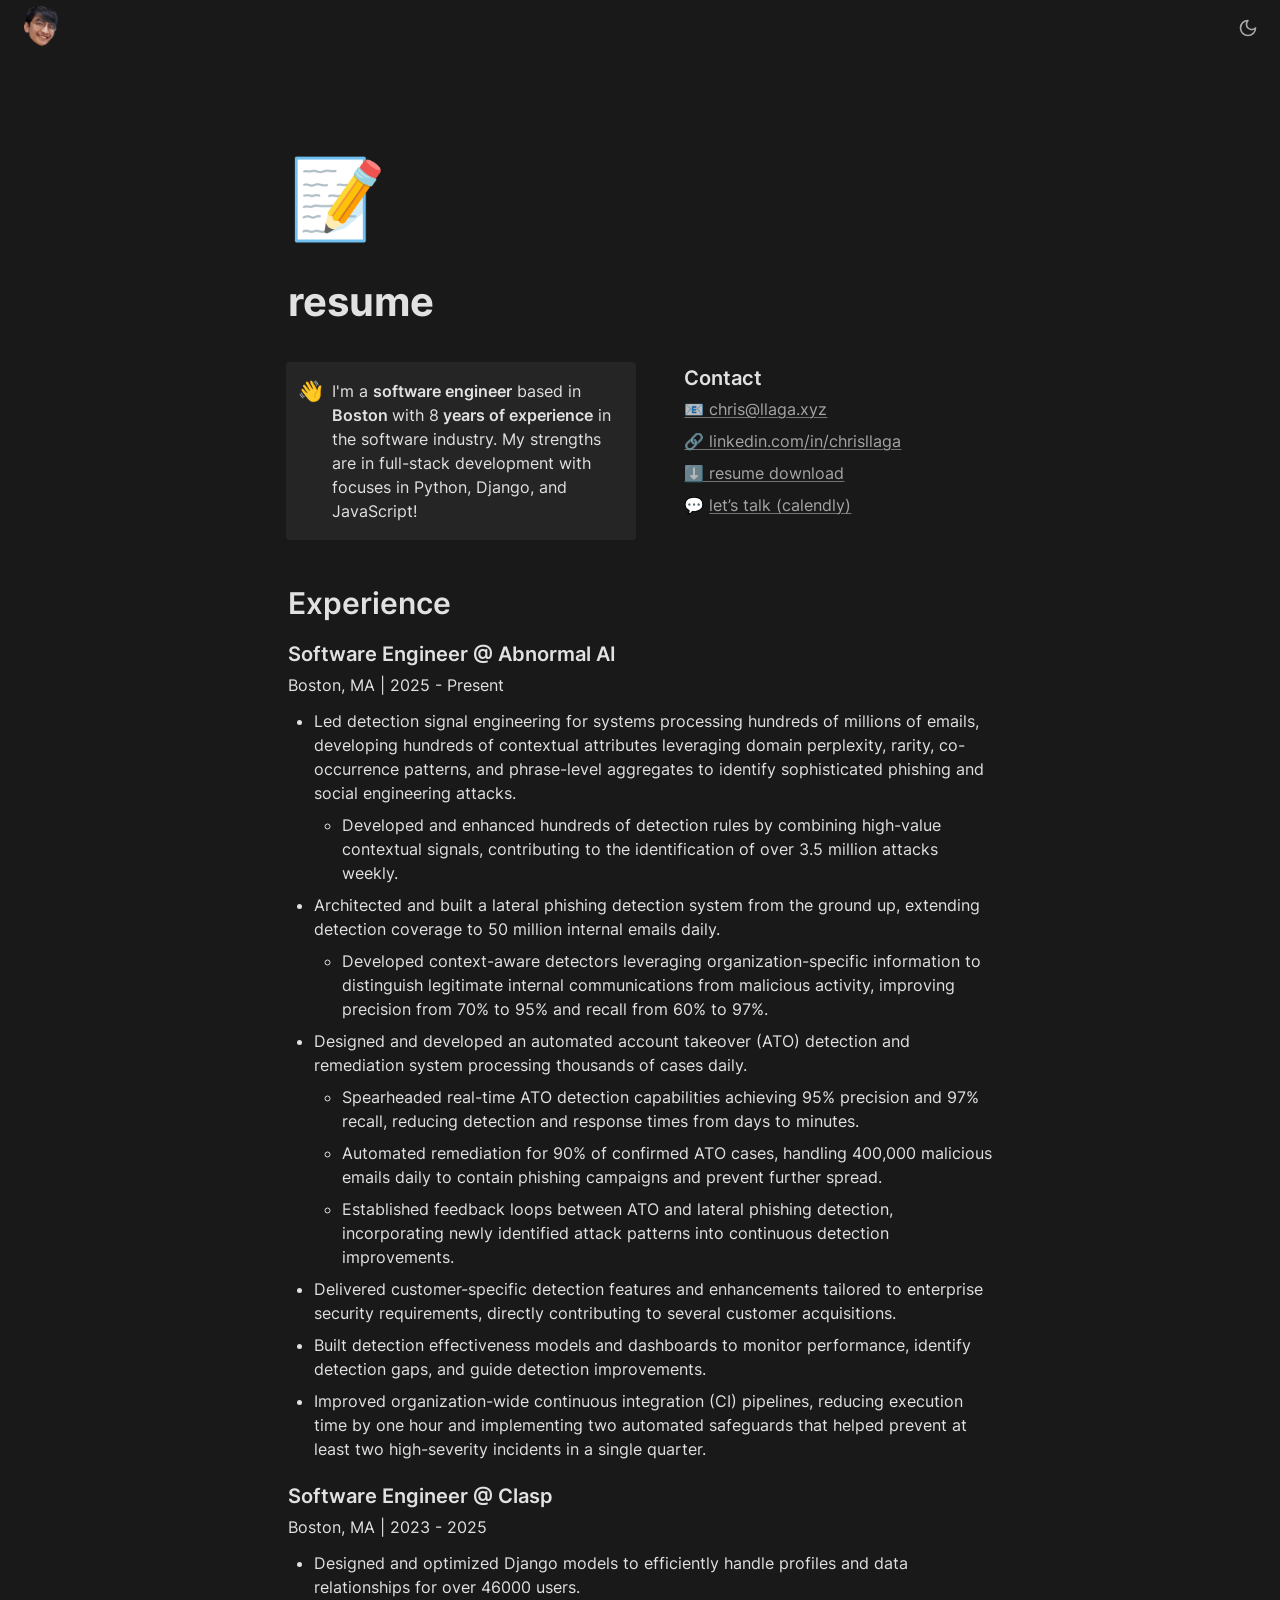
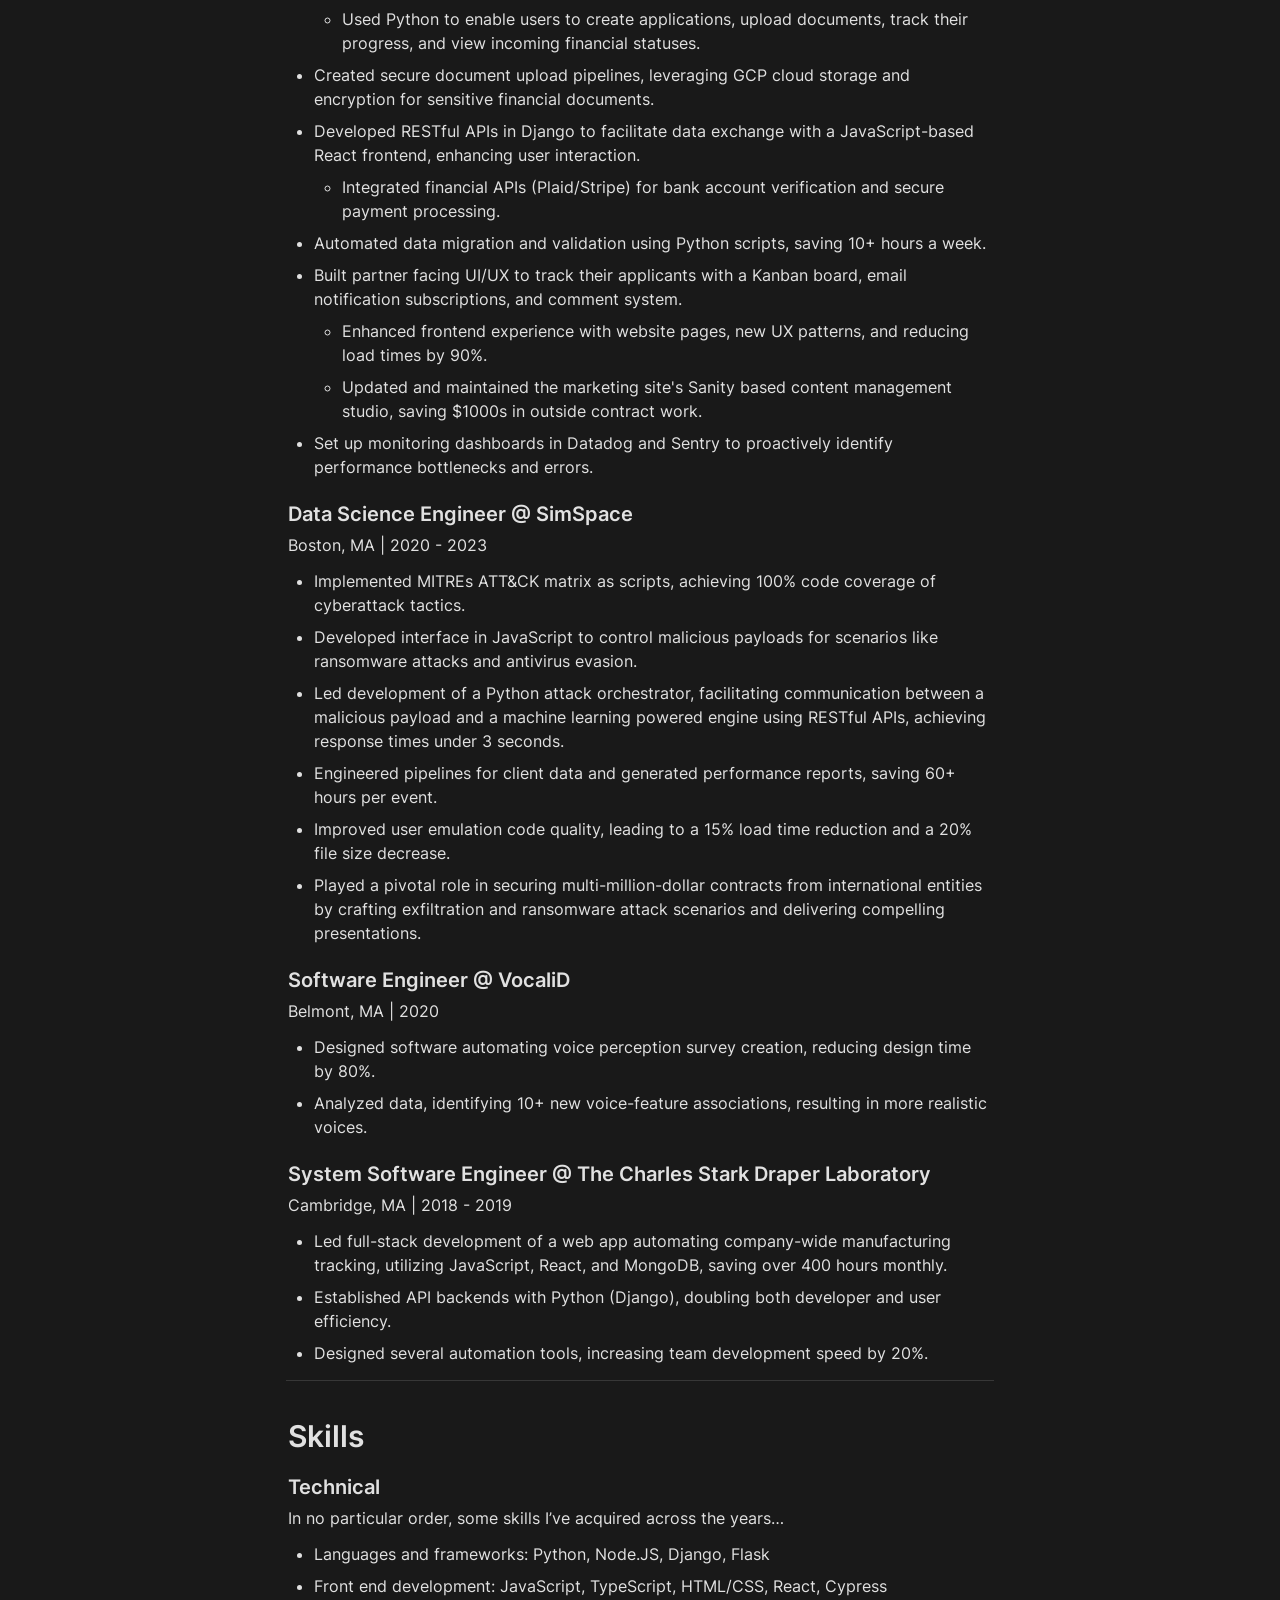
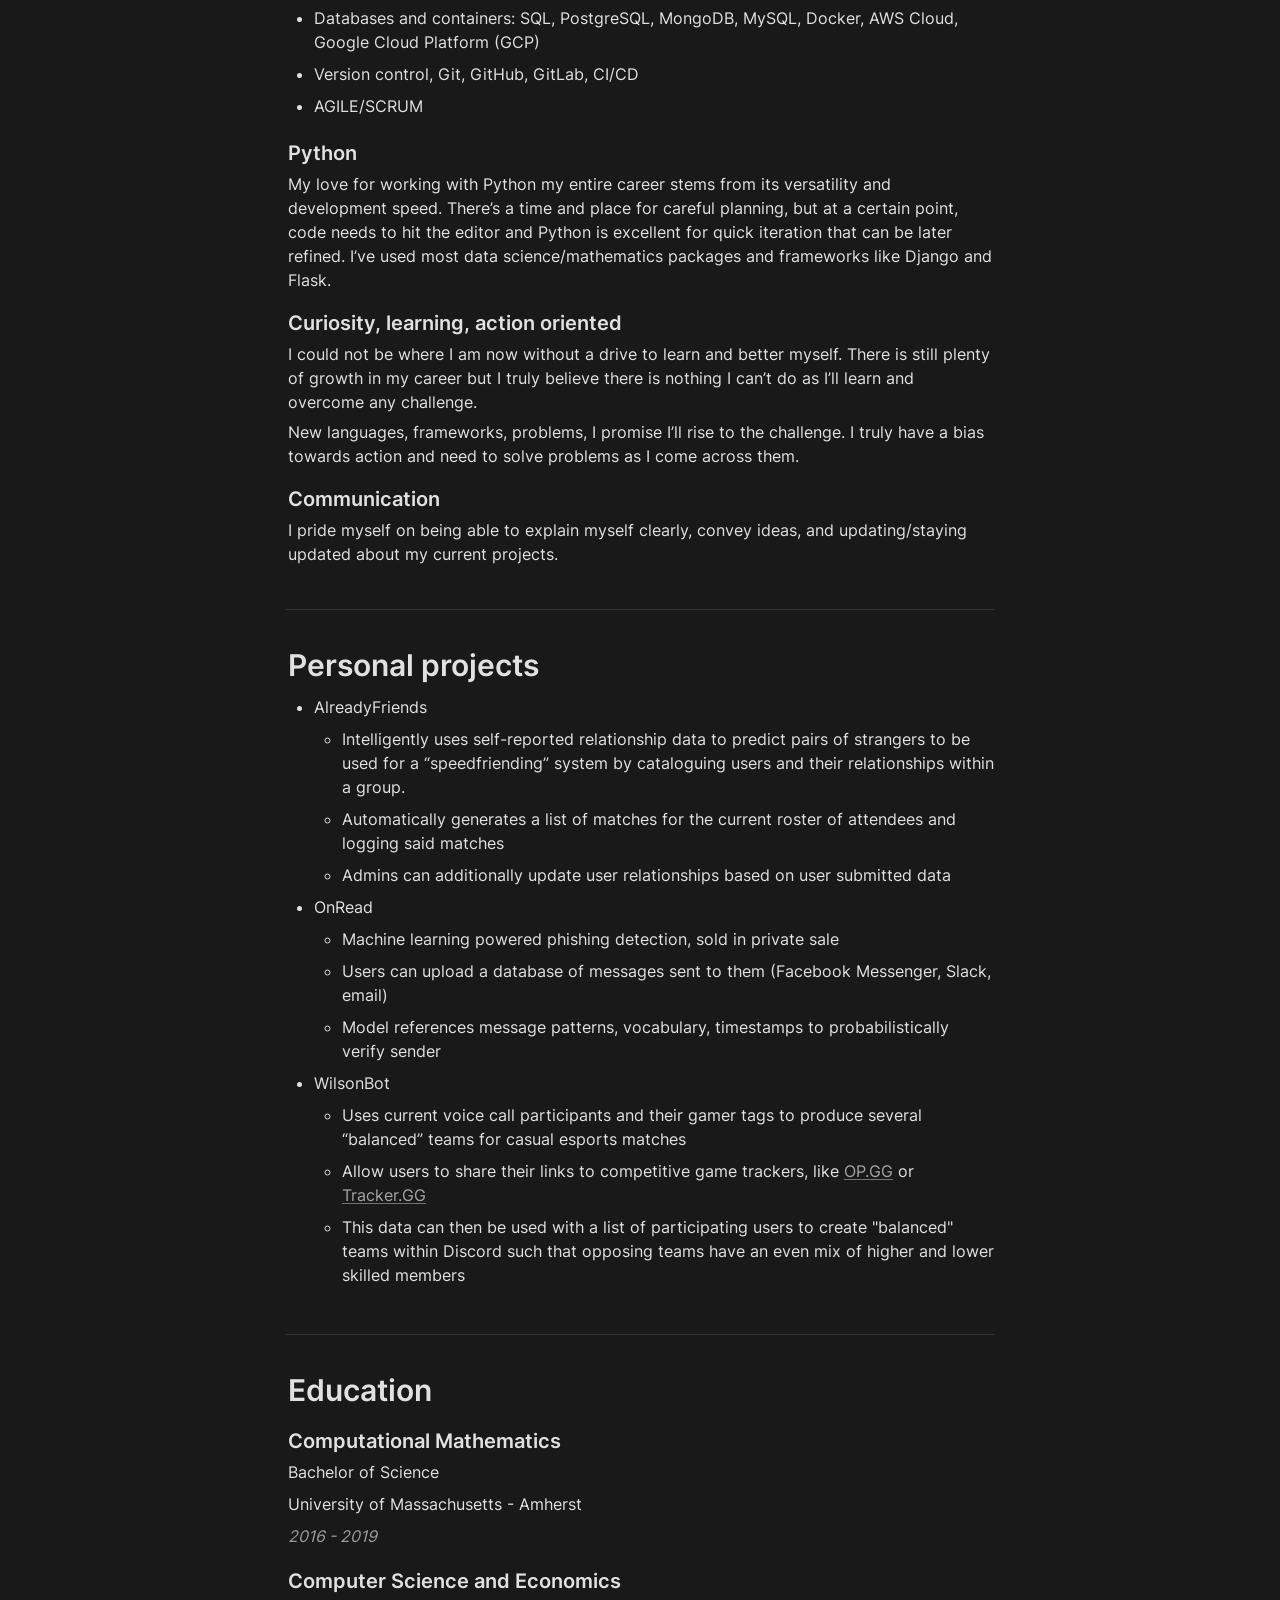
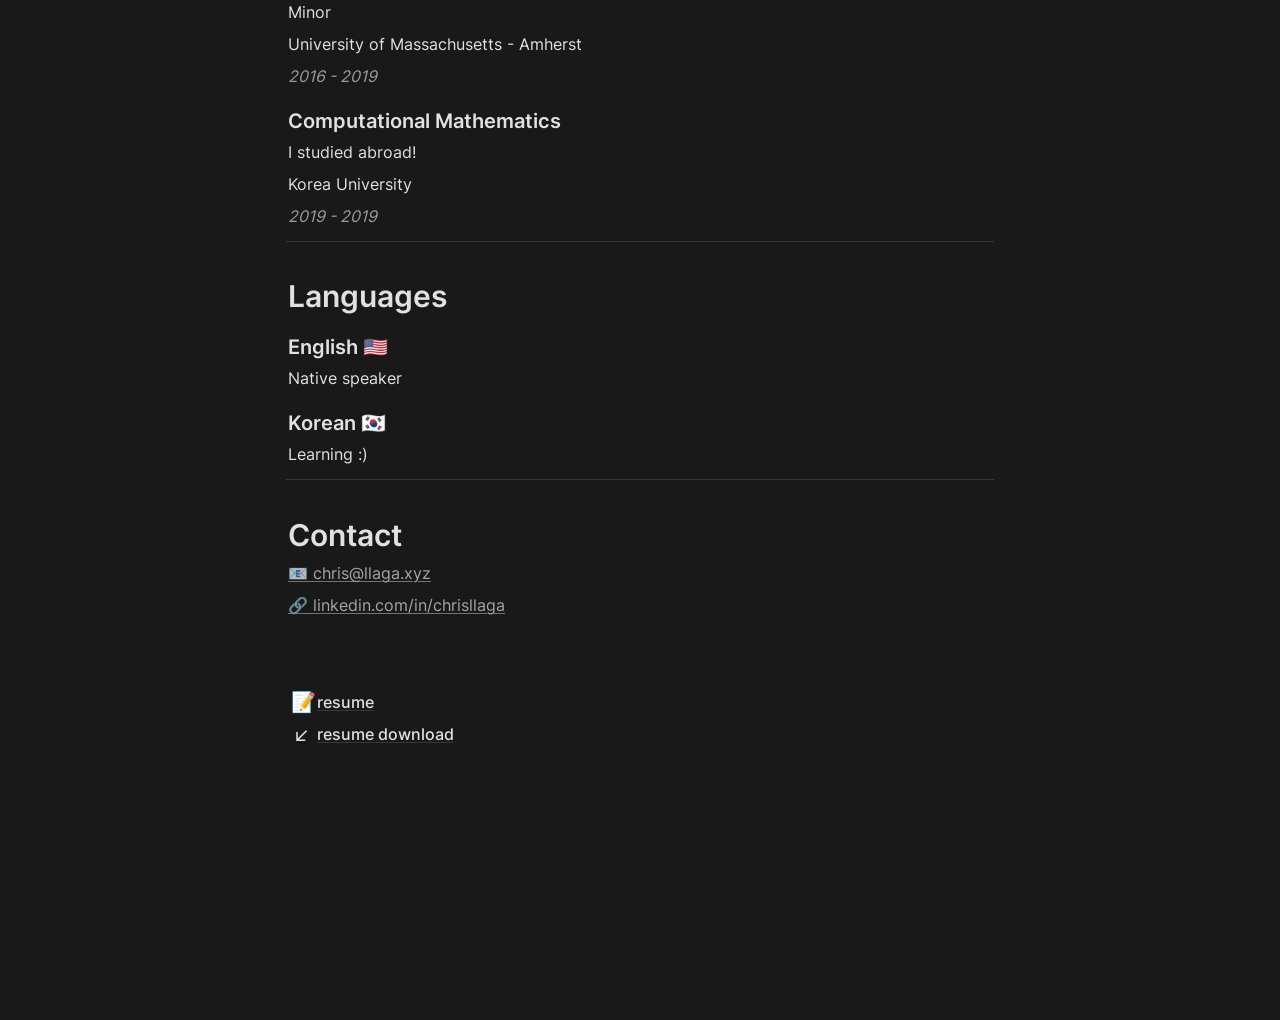
==== index.html @ 55b80d42 "Static copy of llaga.xyz (from the super.so / Notion page) Same text, layout, Inter font, colors and" ====
<!DOCTYPE html>
<html lang="en" dir="ltr" class="theme-dark">
<head>
<meta charset="utf-8"/>
<meta name="viewport" content="width=device-width, initial-scale=1"/>
<title>resume</title>
<meta name="description" content="Contact"/>
<meta name="robots" content="index, follow"/>
<link rel="canonical" href="https://llaga.xyz"/>
<meta property="og:title" content="resume"/>
<meta property="og:description" content="Contact"/>
<meta property="og:url" content="https://llaga.xyz"/>
<meta property="og:site_name" content="chris llaga"/>
<meta property="og:locale" content="en-US"/>
<meta property="og:type" content="website"/>
<meta name="twitter:card" content="summary_large_image"/>
<meta name="twitter:title" content="resume"/>
<meta name="twitter:description" content="Contact"/>
<link rel="icon" href="assets/logo.png"/>
<link rel="preload" href="assets/fonts/inter-regular.woff2" as="font" type="font/woff2" crossorigin/>
<link rel="preload" href="assets/fonts/inter-600.woff2" as="font" type="font/woff2" crossorigin/>
<link rel="stylesheet" href="style.css"/>
<script>
  /* Same behaviour as the original: dark by default, the toggle's choice is remembered. */
  try {
    var p = localStorage.getItem("color-preference");
    if (p === "light" || p === "dark") document.documentElement.className = "theme-" + p;
  } catch (e) {}
</script>
</head>
<body>
<div class="super-root"><nav aria-label="Main" data-orientation="horizontal" dir="ltr" class="super-navbar minimal" style="position:sticky;box-shadow:var(--navbar-shadow);-webkit-box-shadow:var(--navbar-shadow)"><div class="super-navbar__content"><a class="notion-link super-navbar__logo" href="/"><div class="super-navbar__logo-image"><img alt="Logo" width="90" height="40" decoding="async" style="color:transparent;object-fit:contain;object-position:left" src="assets/logo.png"/></div>
</a>
<div style="position:relative"><ul data-orientation="horizontal" class="super-navbar__item-list" dir="ltr"></ul>
</div>
<div class="super-navbar__actions no-links"><div class="super-navbar__button super-navbar__theme-toggle" role="button" tabindex="0" aria-label="Toggle light and dark mode"><svg xmlns="http://www.w3.org/2000/svg" width="20" height="20" viewBox="0 0 24 24" fill="none" stroke="currentColor" stroke-width="2" stroke-linecap="round" stroke-linejoin="round" class="lucide lucide-moon"><path d="M12 3a6 6 0 0 0 9 9 9 9 0 1 1-9-9Z"></path></svg><svg xmlns="http://www.w3.org/2000/svg" width="20" height="20" viewBox="0 0 24 24" fill="none" stroke="currentColor" stroke-width="2" stroke-linecap="round" stroke-linejoin="round" class="lucide lucide-sun"><circle cx="12" cy="12" r="4"></circle><path d="M12 2v2"></path><path d="M12 20v2"></path><path d="m4.93 4.93 1.41 1.41"></path><path d="m17.66 17.66 1.41 1.41"></path><path d="M2 12h2"></path><path d="M20 12h2"></path><path d="m6.34 17.66-1.41 1.41"></path><path d="m19.07 4.93-1.41 1.41"></path></svg></div>
</div>
</div>
<div class="super-navbar__viewport-wrapper"></div>
</nav>
<div class="super-content-wrapper"><main id="page-index" class="super-content page__index"><div class="notion-header page"><div class="notion-header__cover no-cover has-icon"></div>
<div class="notion-header__content max-width no-cover has-icon"><div class="notion-header__title-wrapper"><div class="notion-header__icon-wrapper no-cover has-icon"><div>📝</div>
</div>
<h1 class="notion-header__title">resume</h1>
</div>
</div>
</div>
<article id="block-e7f6038b52f84bb688d3daea0192898f" class="notion-root max-width"><div id="block-15a817c8c10d80b7902df4fbfb6a7848" class="notion-column-list"><div id="block-ae7ea25ca6624ea9b5f85a43a5c081d4" class="notion-column" style="width:calc((100% - var(--column-spacing) * 1) * 0.5294117647058824)"><div id="block-12ad05cad6ba43f899a406120fd80e14" class="notion-callout bg-gray-light border"><div class="notion-callout__icon"><span class="notion-icon text" style="width:20px;height:20px;font-size:20px;fill:var(--color-text-default-light)">👋</span></div>
<div class="notion-callout__content"><span class="notion-semantic-string">I&#x27;m a <strong>software engineer</strong> based in <strong>Boston </strong>with 8<strong> years of experience</strong> in the software industry. My strengths are in full-stack development with focuses in Python, Django, and JavaScript!</span></div>
</div>
</div>
<div id="block-c8cec722af624a08adb6e16304719ed7" class="notion-column" style="width:calc((100% - var(--column-spacing) * 1) * 0.4705882352941176);margin-inline-start:var(--column-spacing)"><span class="notion-heading__anchor" id="7502ad48bc0c4c6f83eb4a20e5397c6d"></span><h3 id="block-7502ad48bc0c4c6f83eb4a20e5397c6d" class="notion-heading notion-semantic-string"><strong>Contact</strong></h3>
<p id="block-c6278052f1fc404a8ac8c223eaf0021b" class="notion-text notion-text__content notion-semantic-string"><a href="mailto:chris@llaga.xyz" class="notion-link link" target="_blank" rel="noopener noreferrer">📧 chris@llaga.xyz</a>
</p>
<p id="block-845b8c7e57354d5cb55cb60ed74ae332" class="notion-text notion-text__content notion-semantic-string"><a href="https://www.linkedin.com/in/chrisllaga/" class="notion-link link">🔗 linkedin.com/in/chrisllaga</a>
</p>
<p id="block-625405a9fece4ee391dd859f92190323" class="notion-text notion-text__content notion-semantic-string"><a href="https://drive.google.com/drive/folders/16ZAyMvKmDMugoUFdaOllo_Fq0D3QnHLW?usp=drive_link" class="notion-link link">⬇️ resume download</a>
</p>
<p id="block-178817c8c10d8013951fc5f98dd8dc20" class="notion-text notion-text__content notion-semantic-string">💬 <a href="https://calendly.com/chrisllaga/" class="notion-link link">let’s talk (calendly)</a>
</p>
</div>
</div>
<span class="notion-heading__anchor" id="15a817c8c10d804ab071c1fb54c91be5"></span><h1 id="block-15a817c8c10d804ab071c1fb54c91be5" class="notion-heading notion-semantic-string">Experience</h1>
<span class="notion-heading__anchor" id="405817c8c10d800da40ed91041c47f3a"></span><h3 id="block-405817c8c10d800da40ed91041c47f3a" class="notion-heading notion-semantic-string">Software Engineer @ Abnormal AI</h3>
<p id="block-405817c8c10d8047b3cbf8351cc49c72" class="notion-text notion-text__content notion-semantic-string">Boston, MA | 2025 - Present</p>
<ul class="notion-bulleted-list"><li id="block-405817c8c10d80c9b11cc7d5ccb27061" class="notion-list-item notion-semantic-string">Led detection signal engineering for systems processing hundreds of millions of emails, developing hundreds of contextual attributes leveraging domain perplexity, rarity, co-occurrence patterns, and phrase-level aggregates to identify sophisticated phishing and social engineering attacks.</li>
<ul class="notion-bulleted-list"><li id="block-405817c8c10d80b98a6bcf9a50b77561" class="notion-list-item notion-semantic-string">Developed and enhanced hundreds of detection rules by combining high-value contextual signals, contributing to the identification of over 3.5 million attacks weekly.</li>
</ul>
<li id="block-405817c8c10d8099a3c3d3ea80d5e800" class="notion-list-item notion-semantic-string">Architected and built a lateral phishing detection system from the ground up, extending detection coverage to 50 million internal emails daily.</li>
<ul class="notion-bulleted-list"><li id="block-405817c8c10d80809b88c6527b461885" class="notion-list-item notion-semantic-string">Developed context-aware detectors leveraging organization-specific information to distinguish legitimate internal communications from malicious activity, improving precision from 70% to 95% and recall from 60% to 97%.</li>
</ul>
<li id="block-405817c8c10d8048ab91cb9eeafa2060" class="notion-list-item notion-semantic-string">Designed and developed an automated account takeover (ATO) detection and remediation system processing thousands of cases daily.</li>
<ul class="notion-bulleted-list"><li id="block-405817c8c10d8036bf80fd8554d947eb" class="notion-list-item notion-semantic-string">Spearheaded real-time ATO detection capabilities achieving 95% precision and 97% recall, reducing detection and response times from days to minutes.</li>
<li id="block-405817c8c10d8067b614e9d72d45e95c" class="notion-list-item notion-semantic-string">Automated remediation for 90% of confirmed ATO cases, handling 400,000 malicious emails daily to contain phishing campaigns and prevent further spread.</li>
<li id="block-405817c8c10d804d9015c6e4ceda37f5" class="notion-list-item notion-semantic-string">Established feedback loops between ATO and lateral phishing detection, incorporating newly identified attack patterns into continuous detection improvements.</li>
</ul>
<li id="block-405817c8c10d803d933ced5c345689f5" class="notion-list-item notion-semantic-string">Delivered customer-specific detection features and enhancements tailored to enterprise security requirements, directly contributing to several customer acquisitions.</li>
<li id="block-405817c8c10d80beb75df5c916e66559" class="notion-list-item notion-semantic-string">Built detection effectiveness models and dashboards to monitor performance, identify detection gaps, and guide detection improvements.</li>
<li id="block-405817c8c10d8045b857fd10966c467f" class="notion-list-item notion-semantic-string">Improved organization-wide continuous integration (CI) pipelines, reducing execution time by one hour and implementing two automated safeguards that helped prevent at least two high-severity incidents in a single quarter.</li>
</ul>
<span class="notion-heading__anchor" id="15a817c8c10d804790b9c9701703bab8"></span><h3 id="block-15a817c8c10d804790b9c9701703bab8" class="notion-heading notion-semantic-string">Software Engineer @ Clasp</h3>
<p id="block-15a817c8c10d80108781e4c127dddbca" class="notion-text notion-text__content notion-semantic-string">Boston, MA | 2023 - 2025</p>
<ul class="notion-bulleted-list"><li id="block-15a817c8c10d8084b563cd3adc7eda8e" class="notion-list-item notion-semantic-string">Designed and optimized Django models to efficiently handle profiles and data relationships for over 46000 users.</li>
<ul class="notion-bulleted-list"><li id="block-6c1eeed293324c4c95f434410d814f22" class="notion-list-item notion-semantic-string">Used Python to enable users to create applications, upload documents, track their progress, and view incoming financial statuses.</li>
</ul>
<li id="block-15a817c8c10d80b786f1e9568ddbfa29" class="notion-list-item notion-semantic-string">Created secure document upload pipelines, leveraging GCP cloud storage and encryption for sensitive financial documents.</li>
<li id="block-15a817c8c10d80aebff8fd1a773e15f2" class="notion-list-item notion-semantic-string">Developed RESTful APIs in Django to facilitate data exchange with a JavaScript-based React frontend, enhancing user interaction.</li>
<ul class="notion-bulleted-list"><li id="block-32ca7d4f418542128335b47540c0d7c9" class="notion-list-item notion-semantic-string">Integrated financial APIs (Plaid/Stripe) for bank account verification and secure payment processing.</li>
</ul>
<li id="block-15a817c8c10d809fb7e9e384350c79a6" class="notion-list-item notion-semantic-string">Automated data migration and validation using Python scripts, saving 10+ hours a week.</li>
<li id="block-15a817c8c10d80b5995acfb70647d54a" class="notion-list-item notion-semantic-string">Built partner facing UI/UX to track their applicants with a Kanban board, email notification subscriptions, and comment system.</li>
<ul class="notion-bulleted-list"><li id="block-615a8191a5f74bf8b4aa0cc0a01e60f2" class="notion-list-item notion-semantic-string">Enhanced frontend experience with website pages, new UX patterns, and reducing load times by 90%.</li>
<li id="block-195271aa40154c08a4a57c18256f6367" class="notion-list-item notion-semantic-string">Updated and maintained the marketing site&#x27;s Sanity based content management studio, saving $1000s in outside contract work.</li>
</ul>
<li id="block-15a817c8c10d8004b8a4cd42d54e5b48" class="notion-list-item notion-semantic-string">Set up monitoring dashboards in Datadog and Sentry to proactively identify performance bottlenecks and errors.</li>
</ul>
<span class="notion-heading__anchor" id="15a817c8c10d80cabf42e260f34cfec1"></span><h3 id="block-15a817c8c10d80cabf42e260f34cfec1" class="notion-heading notion-semantic-string"><strong>Data Science Engineer </strong>@ SimSpace</h3>
<p id="block-15a817c8c10d800c82a8dfc8851fc523" class="notion-text notion-text__content notion-semantic-string">Boston, MA | 2020 - 2023</p>
<ul class="notion-bulleted-list"><li id="block-15a817c8c10d80638c7afca13f264557" class="notion-list-item notion-semantic-string">Implemented MITREs ATT&amp;CK matrix as scripts, achieving 100% code coverage of cyberattack tactics.</li>
<li id="block-15a817c8c10d8058b624dc8a7c4a807e" class="notion-list-item notion-semantic-string">Developed interface in JavaScript to control malicious payloads for scenarios like ransomware attacks and antivirus evasion.</li>
<li id="block-15a817c8c10d8005bbc8c34f44a9143d" class="notion-list-item notion-semantic-string">Led development of a Python attack orchestrator, facilitating communication between a malicious payload and a machine learning powered engine using RESTful APIs, achieving response times under 3 seconds.</li>
<li id="block-15a817c8c10d80f29711f517781fd299" class="notion-list-item notion-semantic-string">Engineered pipelines for client data and generated performance reports, saving 60+ hours per event.</li>
<li id="block-15a817c8c10d80adbbe6d34aecc8a22b" class="notion-list-item notion-semantic-string">Improved user emulation code quality, leading to a 15% load time reduction and a 20% file size decrease.</li>
<li id="block-15a817c8c10d80deb3c8da10716dc552" class="notion-list-item notion-semantic-string">Played a pivotal role in securing multi-million-dollar contracts from international entities by crafting exfiltration and ransomware attack scenarios and delivering compelling presentations.</li>
</ul>
<span class="notion-heading__anchor" id="15a817c8c10d80ed9947d90350e29a93"></span><h3 id="block-15a817c8c10d80ed9947d90350e29a93" class="notion-heading notion-semantic-string"><strong>Software Engineer @ VocaliD</strong></h3>
<p id="block-15a817c8c10d802d9294e8e4e6f3b825" class="notion-text notion-text__content notion-semantic-string">Belmont, MA | 2020</p>
<ul class="notion-bulleted-list"><li id="block-15a817c8c10d80a18bbaf9c45d69cc8a" class="notion-list-item notion-semantic-string">Designed software automating voice perception survey creation, reducing design time by 80%.</li>
<li id="block-15a817c8c10d80f1bf20db0be11daccd" class="notion-list-item notion-semantic-string">Analyzed data, identifying 10+ new voice-feature associations, resulting in more realistic voices.</li>
</ul>
<span class="notion-heading__anchor" id="15a817c8c10d80eb8595fdf0943fa3e9"></span><h3 id="block-15a817c8c10d80eb8595fdf0943fa3e9" class="notion-heading notion-semantic-string"><strong>System Software Engineer @ </strong>The Charles Stark Draper Laboratory </h3>
<p id="block-15a817c8c10d8068addef37c0fd37530" class="notion-text notion-text__content notion-semantic-string">Cambridge, MA | 2018 - 2019</p>
<ul class="notion-bulleted-list"><li id="block-15a817c8c10d809f8580d15090c45f69" class="notion-list-item notion-semantic-string">Led full-stack development of a web app automating company-wide manufacturing tracking, utilizing JavaScript, React, and MongoDB, saving over 400 hours monthly.</li>
<li id="block-15a817c8c10d80aa882bdd70b9707e0c" class="notion-list-item notion-semantic-string">Established API backends with Python (Django), doubling both developer and user efficiency.</li>
<li id="block-15a817c8c10d80e3aa2efddf96dbdd18" class="notion-list-item notion-semantic-string">Designed several automation tools, increasing team development speed by 20%.</li>
</ul>
<div id="block-15a817c8c10d808a8eafcccdbb74d709" class="notion-divider"></div>
<span class="notion-heading__anchor" id="15a817c8c10d80ee9231c12fd9f17996"></span><h1 id="block-15a817c8c10d80ee9231c12fd9f17996" class="notion-heading notion-semantic-string">Skills</h1>
<span class="notion-heading__anchor" id="15a817c8c10d8041bcefd65caa59ba09"></span><h3 id="block-15a817c8c10d8041bcefd65caa59ba09" class="notion-heading notion-semantic-string">Technical</h3>
<p id="block-15a817c8c10d80c39c8ded3a05f7c93d" class="notion-text notion-text__content notion-semantic-string">In no particular order, some skills I’ve acquired across the years…</p>
<ul class="notion-bulleted-list"><li id="block-15a817c8c10d80c38f4fcc7cc41009c1" class="notion-list-item notion-semantic-string">Languages and frameworks: Python, Node.JS, Django, Flask</li>
<li id="block-15a817c8c10d80828886c78fa223d758" class="notion-list-item notion-semantic-string">Front end development: JavaScript, TypeScript, HTML/CSS, React, Cypress</li>
<li id="block-15a817c8c10d801d9002e8421d25e95c" class="notion-list-item notion-semantic-string">Databases and containers: SQL, PostgreSQL, MongoDB, MySQL, Docker, AWS Cloud, Google Cloud Platform (GCP)</li>
<li id="block-15a817c8c10d80c8b1f7fa1c2930fe1a" class="notion-list-item notion-semantic-string">Version control, Git, GitHub, GitLab, CI/CD</li>
<li id="block-15a817c8c10d807eb0b0c10ec7e6523b" class="notion-list-item notion-semantic-string">AGILE/SCRUM</li>
</ul>
<span class="notion-heading__anchor" id="15a817c8c10d80449fa7e73404ca812e"></span><h3 id="block-15a817c8c10d80449fa7e73404ca812e" class="notion-heading notion-semantic-string">Python</h3>
<p id="block-15a817c8c10d80819ed3f9097e830988" class="notion-text notion-text__content notion-semantic-string">My love for working with Python my entire career stems from its versatility and development speed. There’s a time and place for careful planning, but at a certain point, code needs to hit the editor and Python is excellent for quick iteration that can be later refined. I’ve used most data science/mathematics packages and frameworks like Django and Flask.</p>
<span class="notion-heading__anchor" id="15a817c8c10d80b7b43df9882ef973b7"></span><h3 id="block-15a817c8c10d80b7b43df9882ef973b7" class="notion-heading notion-semantic-string">Curiosity, learning, action oriented</h3>
<p id="block-15a817c8c10d809c80bafa3cb78cd21d" class="notion-text notion-text__content notion-semantic-string">I could not be where I am now without a drive to learn and better myself. There is still plenty of growth in my career but I truly believe there is nothing I can’t do as I’ll learn and overcome any challenge.</p>
<p id="block-15a817c8c10d80a793fcfef76eb93025" class="notion-text notion-text__content notion-semantic-string">New languages, frameworks, problems, I promise I’ll rise to the challenge. I truly have a bias towards action and need to solve problems as I come across them.</p>
<span class="notion-heading__anchor" id="15a817c8c10d8011b878f07715b89a38"></span><h3 id="block-15a817c8c10d8011b878f07715b89a38" class="notion-heading notion-semantic-string">Communication</h3>
<p id="block-15a817c8c10d8076937df2fbb1e930e5" class="notion-text notion-text__content notion-semantic-string">I pride myself on being able to explain myself clearly, convey ideas, and updating/staying updated about my current projects.</p>
<div id="block-15a817c8c10d80dba6e0c9ecd6403a9f" class="notion-text"></div>
<div id="block-15a817c8c10d8040ab60cdb8a664c717" class="notion-divider"></div>
<span class="notion-heading__anchor" id="15a817c8c10d808e9ee4c40568ad663e"></span><h1 id="block-15a817c8c10d808e9ee4c40568ad663e" class="notion-heading notion-semantic-string">Personal projects</h1>
<ul class="notion-bulleted-list"><li id="block-15a817c8c10d809d90c2f623be8385b5" class="notion-list-item notion-semantic-string">AlreadyFriends</li>
<ul class="notion-bulleted-list"><li id="block-b073fbb0c92c4cc1ae68f1f1f00ff61e" class="notion-list-item notion-semantic-string">Intelligently uses self-reported relationship data to predict pairs of strangers to be used for a “speedfriending” system by cataloguing users and their relationships within a group.</li>
<li id="block-cb0498fac13f457d82c05373e4d01eab" class="notion-list-item notion-semantic-string">Automatically generates a list of matches for the current roster of attendees and logging said matches</li>
<li id="block-680a13fcd0874443ba8fe02ea53d8d09" class="notion-list-item notion-semantic-string">Admins can additionally update user relationships based on user submitted data</li>
</ul>
<li id="block-15a817c8c10d803f9903db094b15166b" class="notion-list-item notion-semantic-string">OnRead</li>
<ul class="notion-bulleted-list"><li id="block-ce1461e7f24c40aab9117cfad4012ec8" class="notion-list-item notion-semantic-string">Machine learning powered phishing detection, sold in private sale</li>
<li id="block-e7128a370d5d4add9f14e5289d01e8c4" class="notion-list-item notion-semantic-string">Users can upload a database of messages sent to them (Facebook Messenger, Slack, email)</li>
<li id="block-d998746502154743910bda2df3d1cccb" class="notion-list-item notion-semantic-string">Model references message patterns, vocabulary, timestamps to probabilistically verify sender</li>
</ul>
<li id="block-15a817c8c10d80a28ee1fbb4a56ed17d" class="notion-list-item notion-semantic-string">WilsonBot</li>
<ul class="notion-bulleted-list"><li id="block-c809df78179e4e2db6fee3af79e685d3" class="notion-list-item notion-semantic-string">Uses current voice call participants and their gamer tags to produce several “balanced” teams for casual esports matches</li>
<li id="block-941c37accd1b48bfac2991f4187bb2b1" class="notion-list-item notion-semantic-string">Allow users to share their links to competitive game trackers, like <a href="http://op.gg/" class="notion-link link" target="_blank" rel="noopener noreferrer">OP.GG</a> or <a href="http://tracker.gg/" class="notion-link link" target="_blank" rel="noopener noreferrer">Tracker.GG</a>
</li>
<li id="block-f207e96db459418e92d71e4aaf8bf2b1" class="notion-list-item notion-semantic-string">This data can then be used with a list of participating users to create &quot;balanced&quot; teams within Discord such that opposing teams have an even mix of higher and lower skilled members</li>
</ul>
</ul>
<div id="block-15a817c8c10d80e69bdef4589268ede3" class="notion-text"></div>
<div id="block-15a817c8c10d805fb4b8fce070c2b191" class="notion-divider"></div>
<span class="notion-heading__anchor" id="15a817c8c10d8090931dea6e2703cbc5"></span><h1 id="block-15a817c8c10d8090931dea6e2703cbc5" class="notion-heading notion-semantic-string">Education</h1>
<span class="notion-heading__anchor" id="15a817c8c10d803db1c0f5f71c6c61b4"></span><h3 id="block-15a817c8c10d803db1c0f5f71c6c61b4" class="notion-heading notion-semantic-string"><strong>Computational Mathematics</strong></h3>
<p id="block-15a817c8c10d80fc9e85f8905df31e3c" class="notion-text notion-text__content notion-semantic-string">Bachelor of Science</p>
<p id="block-15a817c8c10d80eca8d8cb696c1a1f10" class="notion-text notion-text__content notion-semantic-string">University of Massachusetts - Amherst</p>
<p id="block-15a817c8c10d80d186d2c1ba81f8289b" class="notion-text color-gray notion-text__content notion-semantic-string"><em>2016 - 2019</em></p>
<span class="notion-heading__anchor" id="15a817c8c10d8050a60defeab96cf0a8"></span><h3 id="block-15a817c8c10d8050a60defeab96cf0a8" class="notion-heading notion-semantic-string"><strong>Computer Science and </strong>Economics</h3>
<p id="block-15a817c8c10d80d4a517f5e86f9295dc" class="notion-text notion-text__content notion-semantic-string">Minor</p>
<p id="block-15a817c8c10d80cbb1e7f33d61cde43c" class="notion-text notion-text__content notion-semantic-string">University of Massachusetts - Amherst</p>
<p id="block-15a817c8c10d8000b184db708864f4e9" class="notion-text color-gray notion-text__content notion-semantic-string"><em>2016 - 2019</em></p>
<span class="notion-heading__anchor" id="15a817c8c10d80d4a680ebfee1e1054e"></span><h3 id="block-15a817c8c10d80d4a680ebfee1e1054e" class="notion-heading notion-semantic-string"><strong>Computational Mathematics</strong></h3>
<p id="block-15a817c8c10d807eadc5ce6cfc5990f2" class="notion-text notion-text__content notion-semantic-string">I studied abroad!</p>
<p id="block-15a817c8c10d80fc9f6ff0d2c958f5d5" class="notion-text notion-text__content notion-semantic-string">Korea University</p>
<p id="block-15a817c8c10d801b948dc431103eaea6" class="notion-text color-gray notion-text__content notion-semantic-string"><em>2019 - 2019</em></p>
<div id="block-15a817c8c10d80c58342d7c0892633b1" class="notion-divider"></div>
<span class="notion-heading__anchor" id="15a817c8c10d8032a49fdee00b5a9d48"></span><h1 id="block-15a817c8c10d8032a49fdee00b5a9d48" class="notion-heading notion-semantic-string">Languages</h1>
<span class="notion-heading__anchor" id="15a817c8c10d804587dec2bf5750774e"></span><h3 id="block-15a817c8c10d804587dec2bf5750774e" class="notion-heading notion-semantic-string">English 🇺🇸</h3>
<p id="block-15a817c8c10d809f94c2e1bd5437a9b0" class="notion-text notion-text__content notion-semantic-string">Native speaker</p>
<span class="notion-heading__anchor" id="15a817c8c10d804fb960ecda7ea8fa8e"></span><h3 id="block-15a817c8c10d804fb960ecda7ea8fa8e" class="notion-heading notion-semantic-string">Korean <strong>🇰🇷</strong></h3>
<p id="block-15a817c8c10d801892b4fb78f4295463" class="notion-text notion-text__content notion-semantic-string">Learning :)</p>
<div id="block-15a817c8c10d808cb44ada602ad900cc" class="notion-divider"></div>
<span class="notion-heading__anchor" id="15a817c8c10d80278951c10a23f3b9c6"></span><h1 id="block-15a817c8c10d80278951c10a23f3b9c6" class="notion-heading notion-semantic-string">Contact</h1>
<p id="block-15a817c8c10d8079924ec1f4c3ab6168" class="notion-text notion-text__content notion-semantic-string"><a href="mailto:chris@llaga.xyz" class="notion-link link" target="_blank" rel="noopener noreferrer">📧 chris@llaga.xyz</a>
</p>
<p id="block-15a817c8c10d80199584d45bf4c16e30" class="notion-text notion-text__content notion-semantic-string"><a href="https://www.linkedin.com/in/chrisllaga/" class="notion-link link">🔗 linkedin.com/in/chrisllaga</a>
</p>
<div id="block-15a817c8c10d80f98731f9888642cc53" class="notion-text"></div>
<div id="block-15a817c8c10d8077af19ee4677331926" class="notion-text"></div>
<a id="block-resume" href="/" class="notion-link notion-page emoji"><span class="notion-page__icon"><span class="notion-icon text" style="width:20px;height:20px;font-size:20px;fill:var(--color-text-default-light)">📝</span></span><span class="notion-page__title notion-semantic-string">resume</span></a>
<a id="block-resume-download" href="https://drive.google.com/drive/folders/16ZAyMvKmDMugoUFdaOllo_Fq0D3QnHLW?usp=drive_link" class="notion-link notion-page emoji"><span class="notion-page__icon"><span class="notion-icon text" style="width:20px;height:20px;font-size:20px;fill:var(--color-text-default-light)">↙️</span></span><span class="notion-page__title notion-semantic-string">resume download</span></a>
</article>
</main>
</div>
</div>
<script>
  (function () {
    var t = document.querySelector(".super-navbar__theme-toggle");
    function flip() {
      var html = document.documentElement;
      var next = html.classList.contains("theme-dark") ? "light" : "dark";
      html.className = "theme-" + next;
      try { localStorage.setItem("color-preference", next); } catch (e) {}
    }
    t.addEventListener("click", flip);
    t.addEventListener("keydown", function (e) {
      if (e.key === "Enter" || e.key === " ") { e.preventDefault(); flip(); }
    });
  })();
</script>
</body>
</html>
---- style.css ----
/*
 * llaga.xyz stylesheet.
 * Copied from the super.so / Notion styles the live site used (Nov 2026),
 * trimmed to the rules this page uses. Order matches the original cascade.
 */

/* ---- Inter, self-hosted (same files super.so served) ---- */
@font-face { font-family: "Inter"; font-style: normal; font-display: swap; font-weight: 400; src: url("assets/fonts/inter-regular.woff2") format("woff2"); }
@font-face { font-family: "Inter"; font-style: normal; font-display: swap; font-weight: 500; src: url("assets/fonts/inter-500.woff2") format("woff2"); }
@font-face { font-family: "Inter"; font-style: normal; font-display: swap; font-weight: 600; src: url("assets/fonts/inter-600.woff2") format("woff2"); }
@font-face { font-family: "Inter"; font-style: normal; font-display: swap; font-weight: 700; src: url("assets/fonts/inter-700.woff2") format("woff2"); }
@font-face { font-family: "Inter-fallback"; size-adjust: 107%; ascent-override: 90%; src: local("Arial"); }

/* ---- from 0uopxjazuf30b.css ---- */
:root{--cc-font-family:-apple-system,BlinkMacSystemFont,"Segoe UI",Roboto,Helvetica,Arial,sans-serif,"Apple Color Emoji","Segoe UI Emoji","Segoe UI Symbol";--cc-modal-border-radius:.5rem;--cc-btn-border-radius:.4rem;--cc-modal-transition-duration:.25s;--cc-link-color:var(--cc-btn-primary-bg);--cc-modal-margin:1rem;--cc-z-index:2147480000;--cc-bg:#fff;--cc-primary-color:#2c2f31;--cc-secondary-color:#5e6266;--cc-btn-primary-bg:#30363c;--cc-btn-primary-color:#fff;--cc-btn-primary-border-color:var(--cc-btn-primary-bg);--cc-btn-primary-hover-bg:#000;--cc-btn-primary-hover-color:#fff;--cc-btn-primary-hover-border-color:var(--cc-btn-primary-hover-bg);--cc-btn-secondary-bg:#eaeff2;--cc-btn-secondary-color:var(--cc-primary-color);--cc-btn-secondary-border-color:var(--cc-btn-secondary-bg);--cc-btn-secondary-hover-bg:#d4dae0;--cc-btn-secondary-hover-color:#000;--cc-btn-secondary-hover-border-color:#d4dae0;--cc-separator-border-color:#f0f4f7;--cc-toggle-on-bg:var(--cc-btn-primary-bg);--cc-toggle-off-bg:#667481;--cc-toggle-on-knob-bg:#fff;--cc-toggle-off-knob-bg:var(--cc-toggle-on-knob-bg);--cc-toggle-enabled-icon-color:var(--cc-bg);--cc-toggle-disabled-icon-color:var(--cc-bg);--cc-toggle-readonly-bg:#d5dee2;--cc-toggle-readonly-knob-bg:#fff;--cc-toggle-readonly-knob-icon-color:var(--cc-toggle-readonly-bg);--cc-section-category-border:var(--cc-cookie-category-block-bg);--cc-cookie-category-block-bg:#f0f4f7;--cc-cookie-category-block-border:#f0f4f7;--cc-cookie-category-block-hover-bg:#e9eff4;--cc-cookie-category-block-hover-border:#e9eff4;--cc-cookie-category-expanded-block-bg:transparent;--cc-cookie-category-expanded-block-hover-bg:#dee4e9;--cc-overlay-bg:#000000a6;--cc-webkit-scrollbar-bg:var(--cc-section-category-border);--cc-webkit-scrollbar-hover-bg:var(--cc-btn-primary-hover-bg);--cc-footer-bg:var(--cc-btn-secondary-bg);--cc-footer-color:var(--cc-secondary-color);--cc-footer-border-color:#e4eaed;--cc-pm-toggle-border-radius:4em}

/* ---- from 16sz9a438v8dy.css ---- */
body{counter-reset:katexEqnNo mmlEqnNo}

/* ---- from static.css ---- */
*{box-sizing: border-box;}
*::selection{background: rgba(45, 170, 219, 0.3);}
strong{font-weight: 600;}
p{margin: 0;}
html{height: auto;
  font-weight: var(--text-weight);
  scrollbar-color: var(--scrollbar-thumb-color)
    var(--scrollbar-background-color);}
html ::-webkit-scrollbar-thumb{background-color: var(--scrollbar-thumb-color);
  border: 3px solid transparent;
  border-radius: 50px;
  background-clip: padding-box;}
html ::-webkit-scrollbar{width: 15px;
  background: var(--scrollbar-background-color);
  border-left: 1px solid var(--scrollbar-border-color);
  border-right: 1px solid var(--scrollbar-border-color);}
html ::-webkit-scrollbar:horizontal{border-top: 1px solid var(--scrollbar-border-color);
  border-bottom: 1px solid var(--scrollbar-border-color);
  border-left: none;
  border-right: none;}
body{height: 100%;
  color: var(--color-text-default);
  background: var(--color-bg-default);
  fill: currentColor;
  margin: 0;
  font-family: var(--secondary-font);
  transition-property: color, background-color, border-color,
    text-decoration-color, fill, stroke;
  transition-timing-function: cubic-bezier(0.4, 0, 0.2, 1);
  transition-duration: 150ms;}
.super-root{display: flex;
  flex-direction: column;
  min-height: 100vh;}
.super-content-wrapper{display: flex;
  flex-grow: 1;
  min-height: 100%;
  max-height: 100%;}
.super-content{width: 100%;
  position: relative;
  display: flex;
  flex-direction: column;
  flex-grow: 1;}
@supports (font: -apple-system-body) and (-webkit-appearance: none){img[loading="lazy"]{clip-path: inset(0.6px);}}
.bg-gray-light{background-color: var(--color-bg-gray-light);}
.color-gray{color: var(--color-text-gray);}

/* ---- from notion.css ---- */
.notion-bulleted-list{margin: 2px 0;
  padding-inline-start: calc(1.5em + 4px);
  line-height: 1.5;}
.notion-list-item{margin: 2px 0;
  padding-top: 3px;
  padding-bottom: 3px;}
.notion-callout{display: flex;
  margin-top: 2px;
  margin-bottom: 4px;
  border: 1px solid transparent;
  overflow: hidden;
  padding: var(--callout-padding);
  border-radius: var(--callout-border-radii);
  box-shadow: var(--callout-shadow);}
.notion-callout.border{border: var(--callout-border);}
.notion-callout__icon{min-width: 1.5rem;
  width: 1.8rem;
  display: var(--callout-icon-display);
  position: relative;
  top: 2px;}
.notion-callout__icon .notion-icon{width: 1.3rem;
  font-size: 1.3rem;
  line-height: 1.3rem;}
.notion-callout__content{display: flex;
  flex-direction: column;
  margin-inline-start: 8px;
  overflow: hidden;
  width: 100%;}
.notion-callout__content > .notion-semantic-string:first-child + .notion-heading__anchor + :is(h1.notion-heading,
h2.notion-heading,
h3.notion-heading){margin-block-start: 0;
  line-height: 1;}
.notion-callout.bg-gray-light.border{border-color: var(--color-bg-gray-light);}
.notion-column-list{display: flex;
  flex-wrap: wrap;}
.notion-column{padding: 12px 0;
  word-break: break-word;
  display: flex;
  flex-direction: column;
  align-items: stretch;}
.notion-column > *{width: 100%;
  max-width: 100%;
  box-sizing: border-box;
  align-self: stretch;}
.notion-column > .notion-heading:first-of-type{margin-top: 2px;}
@media only screen and (max-width: 680px){.notion-column{width: 100% !important;
    margin-inline-start: 0 !important;}}
.notion-divider{width: 100%;
  margin: 8px 0px;
  border-bottom: var(--divider-border);}
:root{--floating-toc-right: clamp(16px, 3.5vw, 64px);
  --floating-toc-top: clamp(220px, 34vh, 320px);
  --floating-toc-z-index: 100;
  --floating-toc-trigger-width: 38px;
  --floating-toc-trigger-height: 112px;
  --floating-toc-line-height: 2px;
  --floating-toc-line-gap: 7px;
  --floating-toc-line-color: rgba(55, 53, 47, 0.16);
  --floating-toc-line-active-color: rgba(55, 53, 47, 0.88);
  --floating-toc-heading-highlight-bg: rgba(47, 125, 225, 0.14);
  --floating-toc-heading-highlight-radius: 6px;
  --floating-toc-panel-width: clamp(220px, 20vw, 292px);
  --floating-toc-panel-max-height: min(64vh, 460px);
  --floating-toc-panel-padding: 16px 18px;
  --floating-toc-panel-bg: var(--color-card-bg, #fff);
  --floating-toc-panel-border: var(--color-border-default, rgba(55, 53, 47, 0.12));
  --floating-toc-panel-radius: 14px;
  --floating-toc-panel-shadow: 0 16px 38px rgba(15, 15, 15, 0.11);
  --floating-toc-font-family: inherit;
  --floating-toc-font-size: 14px;
  --floating-toc-line-height-text: 1.35;
  --floating-toc-text-color: rgba(55, 53, 47, 0.68);
  --floating-toc-text-hover-color: rgba(55, 53, 47, 0.96);
  --floating-toc-active-color: #2f7de1;
  --floating-toc-item-radius: 5px;
  --floating-toc-item-padding: 4px 7px;
  --floating-toc-item-hover-bg: rgba(55, 53, 47, 0.08);
  --floating-toc-active-bg: rgba(55, 53, 47, 0.08);
  --floating-toc-scroll-offset: 96px;}
.notion-heading{scroll-margin-top: var(--floating-toc-scroll-offset);}
@media (max-width: 1100px){:root{--floating-toc-right: 22px;
    --floating-toc-panel-width: 260px;
    --floating-toc-panel-padding: 15px 16px;
    --floating-toc-font-size: 13.5px;}}
html.theme-dark{--floating-toc-panel-bg: #191919;
  --floating-toc-panel-border: rgba(255, 255, 255, 0.12);
  --floating-toc-panel-shadow: 0 16px 38px rgba(0, 0, 0, 0.35);
  --floating-toc-line-color: rgba(255, 255, 255, 0.18);
  --floating-toc-line-active-color: rgba(255, 255, 255, 0.88);
  --floating-toc-text-color: rgba(255, 255, 255, 0.64);
  --floating-toc-text-hover-color: rgba(255, 255, 255, 0.95);
  --floating-toc-active-color: #6da8ff;
  --floating-toc-item-hover-bg: rgba(255, 255, 255, 0.08);
  --floating-toc-active-bg: rgba(255, 255, 255, 0.08);
  --floating-toc-heading-highlight-bg: rgba(109, 168, 255, 0.16);}
.notion-heading{font-weight: var(--heading-weight);
  margin-bottom: 0px;
  padding: 3px 2px;
  position: relative;
  font-family: var(--primary-font);}
.notion-heading.notion-semantic-string{line-height: 1.3em;}
h1.notion-heading{font-size: var(--heading1-size);}
h3.notion-heading{font-size: var(--heading3-size);}
h3.notion-heading:not(.toggle){margin-top: 0.75rem;}
.notion-icon{text-align: center;
  
  border-radius: 3px;}
img.notion-icon{display: block;
  object-fit: cover;}
.notion-root{width: 100%;
  display: flex;
  flex-direction: column;
  padding-left: var(--padding-left);
  padding-right: var(--padding-right);
  padding-bottom: 30vh;}
.notion-root.max-width{max-width: var(--layout-max-width);
  margin-left: auto;
  margin-right: auto;}
.notion-page{text-decoration: none;
  cursor: pointer;
  margin: 1px 0;
  border-radius: 5px;
  padding: 3px 0px 3px 5px;
  padding-inline-end: 4px;
  display: var(--page-display);
  transition: background 120ms ease-in 0s;
  color: inherit;}
.notion-link.notion-page{color: inherit;
  text-decoration: none;}
.notion-link.notion-page .notion-page__title{text-decoration: underline;
  text-decoration-color: var(--color-border-dark);
  text-decoration-thickness: 1px;
  text-underline-offset: 2px;}
.notion-page:not(.emoji){vertical-align: middle;}
.notion-page:hover{background: var(--color-ui-hover-bg);}
.notion-page__icon{position: relative;
  display: inline-flex;
  align-items: center;
  justify-content: center;
  min-width: 1.3em;
  padding: 1.1px;
  width: 20px;
  height: 20px;
  line-height: 1.6em;
  margin-inline-end: 0.3em;}
.notion-page__icon span{display: flex;}
h1 .notion-page__icon span{width: 1.875rem !important;
  height: 1.875rem !important;}
h3 .notion-page__icon span{width: 1.25rem !important;
  height: 1.25rem !important;}
.notion-page__title{overflow: hidden;
  text-overflow: ellipsis;
  color: inherit;}
.notion-page__title.notion-semantic-string{text-decoration: underline;
  text-decoration-color: var(--color-border-dark);
  text-decoration-thickness: 1px;
  text-underline-offset: 2px;
  white-space: nowrap;
  font-weight: 500;}
.notion-text a{text-decoration: underline;}
@media (max-width: 546px){.notion-root{padding-left: var(--padding-left-mobile);
    padding-right: var(--padding-right-mobile);
    padding-bottom: 180px;}}
.notion-semantic-string{line-height: 1.5rem;
  
  white-space: pre-wrap;
  word-break: break-word;}
.notion-semantic-string .link{color: inherit;
  text-decoration: underline;
  text-decoration-color: var(--color-text-default-light);
  text-decoration-thickness: 1px;
  text-underline-offset: 2px;
  opacity: 0.7;
  transition: border-color 100ms ease-in, opacity 100ms ease-in;}
.notion-semantic-string .link:hover{opacity: 1;}
.notion-text{min-height: 2rem;}
.notion-text__content{padding: 3px 2px;
  margin: 0;
  overflow-wrap: break-word;
  word-break: break-word;
  box-sizing: border-box;}
.notion-text__content:has(> a:only-child),
.notion-text__content:has(> .resource.notion-page:only-child){display: inline-block;
  width: 100%;
  max-width: 100%;}
.notion-text__content .notion-link,
.notion-text__content .link,
.notion-text__content .notion-page{max-width: 100%;
  overflow-wrap: break-word;
  word-break: break-word;}

/* ---- from super.css ---- */
.notion-header{width: 100%;
  margin-bottom: 16px;
  font-family: var(--primary-font);}
.notion-header:not(.form):not(.collection){display: var(--header-display);}
.notion-header__cover{overflow: hidden;
  position: relative;
  height: var(--header-cover-height);
  max-height: calc(100vh - var(--navbar-height));}
.notion-header__cover.no-cover{max-height: 140px;
  height: 140px;}
.notion-header__content{padding-left: var(--padding-left);
  padding-right: var(--padding-right);}
.notion-header__content .notion-header__title-wrapper{margin-top: 96px;
  margin-bottom: 4px;
  position: relative;}
.notion-header__content.max-width{max-width: var(--layout-max-width);
  margin: auto;}
.notion-header__content.no-cover.has-icon .notion-header__title-wrapper{margin-top: 84px;}
.notion-header__title{font-weight: 700;
  padding: 2px;
  margin-bottom: 0px;
  margin-top: 0px;
  font-size: var(--title-size);
  line-height: var(--title-size);
  min-height: 48px;
  white-space: pre-wrap;
  word-break: break-word;
  text-align: var(--header-title-align);}
.notion-header__title .notion-semantic-string{word-break: break-word;}
.notion-header__icon-wrapper{font-size: 78px;
  line-height: 78px;
  position: absolute;
  padding: 3px;
  bottom: 40px;}
.notion-header__icon-wrapper.no-cover.has-icon{top: -124px;}
.notion-header__icon-wrapper.has-icon{inset: var(--header-icon-align);
  text-align: var(--header-title-align);}
@media (max-width: 546px){.notion-header__cover{height: 200px;
    max-height: 200px;}
.notion-header__cover.no-cover{max-height: 90px;
    height: 90px;}
.notion-header__content .notion-header__title-wrapper{margin-top: 100px;}
.notion-header__content{padding-left: var(--padding-left-mobile);
    padding-right: var(--padding-right-mobile);}}
.notion-link{text-decoration: none;}
.notion-link:not(.color-default, .color-gray, .color-brown, .color-orange, .color-yellow, .color-green, .color-blue, .color-purple, .color-pink, .color-red){color: inherit;}
.notion-semantic-string .notion-link > span{padding: 1px 2px;
  border-radius: 4px;
  white-space: pre-wrap;}
.super-navbar{width: 100%;
  height: var(--navbar-height);
  position: relative;
  top: 0;
  z-index: 40;
  background: var(--navbar-background-color);
  color: var(--navbar-text-color);
  transition: height 200ms ease-in-out;}
.super-navbar__content div:has(.super-navbar__item-list){height: 100%;
  max-height: var(--navbar-height);}
.super-navbar__content{display: flex;
  align-items: center;
  justify-content: space-between;
  position: relative;
  z-index: 20;
  width: 100%;
  height: 100%;
  padding: 0 8px;}
.super-navbar__actions{display: grid;
  grid-auto-flow: column;
  align-items: center;
  gap: 6px;
  padding-left: 16px;
  padding-right: 8px;
  height: 100%;}
.super-navbar__logo{position: relative;
  display: flex;
  align-items: center;
  flex-shrink: 0;
  cursor: pointer;
  padding: 0px 16px;
  height: 100%;
  cursor: pointer;
  white-space: nowrap;}
.super-navbar__logo span{font-weight: 600;}
.super-navbar__button{cursor: pointer;
  height: 100%;
  display: flex;
  align-items: center;
  justify-content: center;
  padding: 6px;
  opacity: 0.7;
  transition: opacity 200ms ease-in-out;
  stroke: var(--navbar-text-color);}
.super-navbar__button:hover{opacity: 1;}
.super-navbar__logo-image{position: relative;}
.super-navbar.minimal .super-navbar__item-list{display: none;}
.super-navbar__item-list{display: flex;
  align-items: center;
  list-style: none;
  margin: 0;
  padding: 0;
  width: auto;
  flex-wrap: wrap;
  height: 100%;
  overflow: hidden;}
.super-navbar__item-list li{height: 100%;
  display: flex;
  align-items: center;}
.super-navbar__viewport-wrapper{position: absolute;
  display: flex;
  justify-content: flex-end;
  width: 100%;
  top: 100%;
  left: 0;
  perspective: 2000px;}
.super-navbar__actions:has(.super-navbar__button) .notion-link:has(.super-navbar__cta){padding-right: 8px;}
@media (max-width: 860px){.super-navbar__item-list{display: none;}}
@media (max-width: 546px){.super-navbar__logo{padding: 0 8px;}}

/* ---- page settings (inline in the original) ---- */
html{font-size:16px}
/* ---- from inline.css ---- */
html.theme-dark{--gray-h: 0;
      --gray-s: 0%;
      --gray-l: 61%;
      --color-gray: hsl(var(--gray-h), var(--gray-s), var(--gray-l));
      --color-text-gray: var(--color-gray);
      --color-bg-gray: hsl(
        var(--gray-h),
        var(--gray-s),
        14.5%
      );
      --color-bg-gray-light: hsl(
        var(--gray-h),
        var(--gray-s),
        14.5%
      );
      --color-pill-gray: hsl(
        var(--gray-h),
        var(--gray-s),
        35%
      );
      --color-pill-text-gray: hsl(
        var(--gray-h),
        var(--gray-s),
        calc(var(--gray-l) + 26%)
      );
      --color-bg-form-btn-gray: #A7A39A;

      
      --brown-h: 18;
      --brown-s: 35%;
      --brown-l: 58%;
      --color-brown: hsl(var(--brown-h), var(--brown-s), var(--brown-l));
      --color-text-brown: var(--color-brown);
      --color-bg-brown: hsl(
        var(--brown-h),
        calc(var(--brown-s) - 7%),
        22%
      );
      --color-bg-brown-light: hsl(
        calc(var(--brown-h) - 2),
        calc(var(--brown-s) - 22%),
        16%
      );
      --color-pill-brown: hsl(
        var(--brown-h),
        calc(var(--brown-s) + 2%),
        27%
      );
      --color-pill-text-brown: hsl(
        var(--brown-h),
        calc(var(--brown-s) - 21%),
        calc(var(--brown-l) + 33%)
      );
      --color-bg-form-btn-brown: #9A6851;

      
      --orange-h: 25;
      --orange-s: 54%;
      --orange-l: 53%;
      --color-orange: hsl(
        var(--orange-h),
        var(--orange-s),
        var(--orange-l)
      );
      --color-text-orange: var(--color-orange);
      --color-bg-orange: hsl(
        var(--orange-h),
        calc(var(--orange-s) - 10%),
        25%
      );
      --color-bg-orange-light: hsl(
        var(--orange-h),
        calc(var(--orange-s) - 30%),
        17%
      );
      --color-pill-orange: hsl(
        var(--orange-h),
        calc(var(--orange-s) + 9%),
        32%
      );
      --color-pill-text-orange: hsl(
        var(--orange-h),
        calc(var(--orange-s) - 23%),
        calc(var(--orange-l) + 33%)
      );
      --color-bg-form-btn-orange: #D9730D;

      
      --yellow-h: 38;
      --yellow-s: 54%;
      --yellow-l: 54%;
      --color-yellow: hsl(
        var(--yellow-h),
        var(--yellow-s),
        var(--yellow-l)
      );
      --color-text-yellow: var(--color-yellow);
      --color-bg-yellow: hsl(
        var(--yellow-h),
        calc(var(--yellow-s) - 18%),
        25%
      );
      --color-bg-yellow-light: hsl(
        var(--yellow-h),
        calc(var(--yellow-s) - 24%),
        17%
      );
      --color-pill-yellow: hsl(
        calc(var(--yellow-h) - 1),
        calc(var(--yellow-s) + 2%),
        35%
      );
      --color-pill-text-yellow: hsl(
        var(--yellow-h),
        calc(var(--yellow-s) - 28%),
        calc(var(--yellow-l) + 33%)
      );
      --color-bg-form-btn-yellow: #CA922F;

      
      --green-h: 146;
      --green-s: 32%;
      --green-l: 47%;
      --color-green: hsl(var(--green-h), var(--green-s), var(--green-l));
      --color-text-green: var(--color-green);
      --color-bg-green: hsl(
        calc(var(--green-h) + 3),
        calc(var(--green-s) - 6%),
        19%
      );
      --color-bg-green-light: hsl(
        var(--green-h),
        calc(var(--green-s) - 20%),
        15%
      );
      --color-pill-green: hsl(
        calc(var(--green-h) + 1),
        calc(var(--green-s) + 3%),
        26%
      );
      --color-pill-text-green: hsl(
        var(--green-h),
        calc(var(--green-s) - 20%),
        calc(var(--green-l) + 38%)
      );
      --color-bg-form-btn-green: #448361;

      
      --blue-h: 217;
      --blue-s: 50%;
      --blue-l: 58%;
      --color-blue: hsl(var(--blue-h), var(--blue-s), var(--blue-l));
      --color-text-blue: var(--color-blue);
      --color-bg-blue: hsl(
        calc(var(--blue-h) - 16),
        calc(var(--blue-s) + 9%),
        19%
      );
      --color-bg-blue-light: hsl(
        calc(var(--blue-h) + 16),
        calc(var(--blue-s) - 27%),
        15%
      );
      --color-pill-blue: hsl(
        calc(var(--blue-h) - 3),
        calc(var(--blue-s) - 6%),
        29%
      );
      --color-pill-text-blue: hsl(
        calc(var(--blue-h) - 5),
        calc(var(--blue-s) - 32%),
        calc(var(--blue-l) + 28%)
      );
      --color-bg-form-btn-blue: #327DA9;

      
      --purple-h: 270;
      --purple-s: 55%;
      --purple-l: 62%;
      --color-purple: hsl(
        var(--purple-h),
        var(--purple-s),
        var(--purple-l)
      );
      --color-text-purple: var(--color-purple);
      --color-bg-purple: hsl(
        calc(var(--purple-h) + 2),
        calc(var(--purple-s) - 31%),
        23%
      );
      --color-bg-purple-light: hsl(
        calc(var(--purple-h) + 5),
        calc(var(--purple-s) - 40%),
        17%
      );
      --color-pill-purple: hsl(
        var(--purple-h),
        calc(var(--purple-s) - 19%),
        29%
      );
      --color-pill-text-purple: hsl(
        calc(var(--purple-h) - 3),
        calc(var(--purple-s) - 40%),
        calc(var(--purple-l) + 24%)
      );
      --color-bg-form-btn-purple: #8F64AF;

      
      --pink-h: 329;
      --pink-s: 57%;
      --pink-l: 58%;
      --color-pink: hsl(var(--pink-h), var(--pink-s), var(--pink-l));
      --color-text-pink: var(--color-pink);
      --color-bg-pink: hsl(
        calc(var(--pink-h) + 3),
        calc(var(--pink-s) - 29%),
        24%
      );
      --color-bg-pink-light: hsl(
        calc(var(--pink-h) + 5),
        calc(var(--pink-s) - 40%),
        16%
      );
      --color-pill-pink: hsl(
        calc(var(--pink-h) - 2),
        calc(var(--pink-s) - 21%),
        30%
      );
      --color-pill-text-pink: hsl(
        calc(var(--pink-h) + 4),
        calc(var(--pink-s) - 41%),
        calc(var(--pink-l) + 28%)
      );
      --color-bg-form-btn-pink: #C24C8B;

      
      --red-h: 1;
      --red-s: 69%;
      --red-l: 60%;
      --color-red: hsl(var(--red-h), var(--red-s), var(--red-l));
      --color-text-red: var(--color-red);
      --color-bg-red: hsl(
        calc(var(--red-h) + 5),
        calc(var(--red-s) - 37%),
        24%
      );
      --color-bg-red-light: hsl(
        calc(var(--red-h) + 5),
        calc(var(--red-s) - 56%),
        17%
      );
      --color-pill-red: hsl(
        calc(var(--red-h) + 5),
        calc(var(--red-s) - 30%),
        31%
      );
      --color-pill-text-red: hsl(
        calc(var(--red-h) + 7),
        calc(var(--red-s) - 50%),
        calc(var(--red-l) + 24%)
      );
      --color-bg-form-btn-red: #D44E49;

      
      --default-h: 45;
      --default-s: 8%;
      --default-l: 20%;
      --color-default: hsl(
        var(--default-h),
        var(--default-s),
        var(--default-l)
      );
      --color-pill-default: hsl(
        var(--default-h),
        var(--default-s),
        -19%
      );
      --color-pill-text-default: hsl(
        var(--default-h),
        var(--default-s),
        calc(var(--default-l) + 23%)
      );
      --color-bg-form-btn-default: #55534E;

      
      --color-text-default: #e1e1e1;
      --color-text-default-light: #9b9b9b;
      --color-bg-default: #191919;
      --color-border-default: #373737;
      --color-border-dark: var(--color-border-default);
      --color-ui-hover-bg: #262626;
      --color-card-bg: #262626;
      --color-card-bg-hover: #2f2f2f;
      --color-calendar-weekend-bg: #202020;
      --color-checkbox-bg: #2EAADC;
      --color-code-bg: rgba(135,131,120,.15);

      
      --scrollbar-background-color: #FAFAFA;
      --scrollbar-thumb-color: #C1C1C1;
      --scrollbar-border-color: #E8E8E8;

      
      --navbar-text-color: #e1e1e1;
      --navbar-list-item-hover: rgba(255,255,255,.2);
      --navbar-background-color: #191919;
      --navbar-background-color-hover: #282828;
      --navbar-button-text-color: #191919;
      --navbar-button-background-color: #e1e1e1;
      --navbar-menu-background-color: var(--navbar-background-color);
      --navbar-text-color-dark: #d2d2d2;

      
      --footer-text-color: #e1e1e1;
      --footer-background-color: #191919;

      
      --sidebar-text-color: #e1e1e1;
      --sidebar-cta-text-color: #e1e1e1;
      --sidebar-background-color: #191919;
      --sidebar-cta-background-color: #191919;
      --sidebar-border-color: #373737;
      --sidebar-background-color-hover: #292929;
      --sidebar-text-color-dark: #d2d2d2;
      --sidebar-cta-background-color-hover: #292929;}
html.theme-light{--gray-h: 36;
      --gray-s: 2%;
      --gray-l: 46%;
      --color-gray: hsl(var(--gray-h), var(--gray-s), var(--gray-l));
      --color-text-gray: var(--color-gray);
      --color-bg-gray: hsl(
        var(--gray-h),
        var(--gray-s),
        90%
      );
      --color-bg-gray-light: var(--color-bg-gray);
      --color-pill-gray: hsl(
        calc(var(--gray-h) + 14),
        var(--gray-s),
        88%
      );
      --color-pill-text-gray: hsl(
        var(--gray-h),
        var(--gray-s),
        calc(var(--gray-l) - 28%)
      );
      --color-bg-form-btn-gray: #A7A39A;

      
      --brown-h: 19;
      --brown-s: 31%;
      --brown-l: 47%;
      --color-brown: hsl(var(--brown-h), var(--brown-s), var(--brown-l));
      --color-text-brown: var(--color-brown);
      --color-bg-brown: hsl(
        var(--brown-h),
        var(--brown-s),
        90%
      );
      --color-bg-brown-light: var(--color-bg-brown);
      --color-pill-brown: hsl(
        var(--brown-h),
        calc(var(--brown-s) + 10%),
        89%
      );
      --color-pill-text-brown: hsl(
        var(--brown-h),
        calc(var(--brown-s) + 10%),
        calc(var(--brown-l) - 28%)
      );
      --color-bg-form-btn-brown: #9A6851;

      
      --orange-h: 30;
      --orange-s: 87%;
      --orange-l: 45%;
      --color-orange: hsl(
        var(--orange-h),
        var(--orange-s),
        var(--orange-l)
      );
      --color-text-orange: var(--color-orange);
      --color-bg-orange: hsl(
        var(--orange-h),
        var(--orange-s),
        90%
      );
      --color-bg-orange-light: var(--color-bg-orange);
      --color-pill-orange: hsl(
        var(--orange-h),
        calc(var(--orange-s) - 6%),
        87%
      );
      --color-pill-text-orange: hsl(
        calc(var(--orange-h) - 5),
        calc(var(--orange-s) - 18%),
        calc(var(--orange-l) - 28%)
      );
      --color-bg-form-btn-orange: #D9730D;

      
      --yellow-h: 38;
      --yellow-s: 62%;
      --yellow-l: 49%;
      --color-yellow: hsl(
        var(--yellow-h),
        var(--yellow-s),
        var(--yellow-l)
      );
      --color-text-yellow: var(--color-yellow);
      --color-bg-yellow: hsl(
        var(--yellow-h),
        calc(var(--yellow-s) + 90%),
        90%
      );
      --color-bg-yellow-light: var(--color-bg-yellow);
      --color-pill-yellow: hsl(
        calc(var(--yellow-h) + 3),
        calc(var(--yellow-s) + 24%),
        90%
      );
      --color-pill-text-yellow: hsl(
        calc(var(--yellow-h) - 11),
        calc(var(--yellow-s) - 22%),
        calc(var(--yellow-l) - 28%)
      );
      --color-bg-form-btn-yellow: #CA922F;

      
      --green-h: 149;
      --green-s: 31%;
      --green-l: 39%;
      --color-green: hsl(var(--green-h), var(--green-s), var(--green-l));
      --color-text-green: var(--color-green);
      --color-bg-green: hsl(
        var(--green-h),
        var(--green-s),
        90%
      );
      --color-bg-green-light: var(--color-bg-green);
      --color-pill-green: hsl(
        calc(var(--green-h) - 28),
        calc(var(--green-s) + 3%),
        89%
      );
      --color-pill-text-green: hsl(
        calc(var(--green-h) - 2),
        var(--green-s),
        calc(var(--green-l) - 22%)
      );
      --color-bg-form-btn-green: #448361;

      
      --blue-h: 202;
      --blue-s: 53%;
      --blue-l: 43%;
      --color-blue: hsl(var(--blue-h), var(--blue-s), var(--blue-l));
      --color-text-blue: var(--color-blue);
      --color-bg-blue: hsl(
        var(--blue-h),
        var(--blue-s),
        90%
      );
      --color-bg-blue-light: var(--color-bg-blue);
      --color-pill-blue: hsl(
        var(--blue-h),
        calc(var(--blue-s) - 5%),
        85%
      );
      --color-pill-text-blue: hsl(
        calc(var(--blue-h) + 7),
        calc(var(--blue-s) - 6%),
        calc(var(--blue-l) - 22%)
      );
      --color-bg-form-btn-blue: #327DA9;

      
      --purple-h: 274;
      --purple-s: 32%;
      --purple-l: 54%;
      --color-purple: hsl(
        var(--purple-h),
        var(--purple-s),
        var(--purple-l)
      );
      --color-text-purple: var(--color-purple);
      --color-bg-purple: hsl(
        var(--purple-h),
        var(--purple-s),
        90%
      );
      --color-bg-purple-light: var(--color-bg-purple);
      --color-pill-purple: hsl(
        var(--purple-h),
        calc(var(--purple-s) + 5%),
        90%
      );
      --color-pill-text-purple: hsl(
        calc(var(--purple-h) + 1),
        calc(var(--purple-s) + 10%),
        calc(var(--purple-l) - 31%)
      );
      --color-bg-form-btn-purple: #8F64AF;

      
      --pink-h: 328;
      --pink-s: 48%;
      --pink-l: 53%;
      --color-pink: hsl(var(--pink-h), var(--pink-s), var(--pink-l));
      --color-text-pink: var(--color-pink);
      --color-bg-pink: hsl(
        var(--pink-h),
        var(--pink-s),
        90%
      );
      --color-bg-pink-light: var(--color-bg-pink);
      --color-pill-pink: hsl(
        var(--pink-h),
        var(--pink-s),
        90%
      );
      --color-pill-text-pink: hsl(
        calc(var(--pink-h) + 3),
        calc(var(--pink-s) - 14%),
        calc(var(--pink-l) - 31%)
      );
      --color-bg-form-btn-pink: #C24C8B;

      
      --red-h: 2;
      --red-s: 62%;
      --red-l: 55%;
      --color-red: hsl(var(--red-h), var(--red-s), var(--red-l));
      --color-text-red: var(--color-red);
      --color-bg-red: hsl(
        var(--red-h),
        var(--red-s),
        90%
      );
      --color-bg-red-light: var(--color-bg-red);
      --color-pill-red: hsl(
        calc(var(--red-h) + 6),
        calc(var(--red-s) + 42%),
        90%
      );
      --color-pill-text-red: hsl(
        calc(var(--red-h) + 0),
        var(--red-s),
        calc(var(--red-l) - 32%)
      );
      --color-bg-form-btn-red: #D44E49;

      
      --default-h: 45;
      --default-s: 8%;
      --default-l: 20%;
      --color-default: hsl(
        var(--default-h),
        var(--default-s),
        var(--default-l)
      );
      --color-pill-default: hsl(
        var(--gray-h),
        var(--gray-s),
        90%
      );
      --color-pill-text-default: hsl(
        var(--gray-h),
        var(--gray-s),
        calc(var(--gray-l) - 28%)
      );
      --color-bg-form-btn-default: #55534E;

      
      --color-text-default: #37352F;
      --color-text-default-light: #7d7c78;
      --color-bg-default: #ffffff;
      --color-border-default: #E9E9E7;
      --color-border-dark: var(--color-border-default);
      --color-ui-hover-bg: #efefef;
      --color-card-bg: #ffffff;
      --color-card-bg-hover: #f9f9f8;
      --color-calendar-weekend-bg: #f7f6f3;
      --color-checkbox-bg: #2EAADC;
      --color-code-bg: rgba(135,131,120,.15);

      
      --scrollbar-background-color: #FAFAFA;
      --scrollbar-thumb-color: #C1C1C1;
      --scrollbar-border-color: #E8E8E8;

      
      --navbar-text-color: #37352F;
      --navbar-list-item-hover: rgba(130, 130, 130, 0.09);
      --navbar-background-color-hover: #f0f0f0;
      --navbar-background-color: #ffffff;
      --navbar-button-text-color: #ffffff;
      --navbar-button-background-color: #37352F;
      --navbar-menu-background-color: var(--navbar-background-color);
      --navbar-text-color-dark: #282620;

      
      --footer-text-color: #37352F;
      --footer-background-color: #ffffff;

      
      --sidebar-text-color: #37352F;
      --sidebar-cta-text-color: #37352F;
      --sidebar-background-color: #ffffff;
      --sidebar-cta-background-color: #ffffff;
      --sidebar-border-color: #E9E9E7;
      --sidebar-background-color-hover: #efefef;
      --sidebar-text-color-dark: #282620;
      --sidebar-cta-background-color-hover: #efefef;}
:root{--padding-layout: 0.6rem;
      --border-radii-layout: 5px;
      --border-thickness-layout: 1px;
      --border-type-layout: solid;
      --border-layout: var(--border-thickness-layout)
        var(--border-type-layout) var(--color-border-default);
      --layout-max-width: 900px;
      --column-spacing: 46px;
      --page-display: flex;
      --padding-right: calc(env(safe-area-inset-right) + 96px);
      --padding-left: calc(env(safe-area-inset-left) + 96px);
      --padding-right-mobile: calc(env(safe-area-inset-right) + 24px);
      --padding-left-mobile: calc(env(safe-area-inset-left) + 24px);
      
      --header-cover-height: 30vh;
      --header-title-align: start;
      --header-icon-align: -112px auto auto auto;
      --header-display: block;
      
      --collection-header-border: var(--border-layout);
      
      --collection-table-cell-padding: calc(var(--padding-layout) - 0.3rem)
        calc(var(--padding-layout) - 0.1rem);
      
      --collection-list-item-padding: calc(var(--padding-layout) - 0.5rem);
      --collection-list-item-border-radii: calc(
        var(--border-radii-layout) - 1px
      );
      
      --collection-card-padding: 0px;
      --collection-card-title-padding: 0px;
      --collection-card-content-padding: var(--padding-layout);
      --collection-card-border-radii: var(--border-radii-layout);
      --collection-card-gap: 10px;
      --collection-card-shadow: rgba(15, 15, 15, 0.1) 0px 0px 0px 1px, rgba(15, 15, 15, 0.1) 0px 2px 4px;
      --collection-card-title-size: 0.875rem;
      --collection-card-cover-height-small: 128px;
      --collection-card-cover-size-small: 172px;
      --collection-card-cover-height-medium: 200px;
      --collection-card-cover-size-medium: 260px;
      --collection-card-cover-height-large: 200px;
      --collection-card-cover-size-large: 320px;
      --collection-card-icon-display: inline-flex;
      
      --callout-padding: calc(var(--padding-layout) + 0.4rem)
        calc(var(--padding-layout) + 0.4rem)
        calc(var(--padding-layout) + 0.4rem)
        calc(var(--padding-layout) + 0.1em);
      --callout-border-radii: calc(var(--border-radii-layout) - 2px);
      --callout-border: var(--border-layout);
      --callout-icon-display: block;
      --callout-shadow: none;
      
      --file-border-radii: calc(var(--border-radii-layout) - 2px);
      
      --equation-border-radii: calc(var(--border-radii-layout) - 2px);
      
      --divider-border: var(--border-layout);
      
      --quote-border: calc(var(--border-thickness-layout) + 2px) solid
        currentcolor;
      
      --code-padding: calc(var(--padding-layout) + 1.4rem);
      --code-border-radii: var(--border-radii-layout);
      
      --tweet-padding: calc(var(--padding-layout) + 0.65rem)
        calc(var(--padding-layout) + 0.65rem)
        calc(var(--padding-layout) + 0.05rem)
        calc(var(--padding-layout) + 0.65rem);
      --tweet-border-radii: var(--border-radii-layout);
      --tweet-border: var(--border-layout);
      
      --bookmark-padding: calc(var(--padding-layout) + 0.15rem) 0px
        calc(var(--padding-layout) + 0.025rem)
        calc(var(--padding-layout) + 0.275rem);
      --bookmark-border-radii: var(--border-radii-layout);
      --bookmark-border: var(--border-layout);
      --bookmark-image-border-radii: 0px
        calc(var(--border-radii-layout) - 1px)
        calc(var(--border-radii-layout) - 1px) 0px;
      
      --embed-border-radii: calc(var(--border-radii-layout) - 5px);
      
      --image-border-radii: calc(var(--border-radii-layout) - 5px);
      
      --title-size: 2.5rem;
      --quote-size: 1.2rem;
      --quote-size-large: 1.4rem;
      --heading-size: 1rem;
      --primary-font: "Inter", "Inter-fallback", Helvetica, Apple Color Emoji,
        Segoe UI Emoji, NotoColorEmoji, Noto Color Emoji,
        Segoe UI Symbol, Android Emoji, EmojiSymbols, -apple-system,
        BlinkMacSystemFont, Segoe UI, Roboto, Helvetica Neue, Noto Sans,
        sans-serif;
      --secondary-font: "Inter", "Inter-fallback", Helvetica, Apple Color Emoji,
        Segoe UI Emoji, NotoColorEmoji, Noto Color Emoji,
        Segoe UI Symbol, Android Emoji, EmojiSymbols, -apple-system,
        BlinkMacSystemFont, Segoe UI, Roboto, Helvetica Neue, Noto Sans,
        sans-serif;
      --text-weight: 400;
      --heading-weight: 600;
      --heading1-size: calc(var(--heading-size) * 1.875);
      --heading2-size: calc(var(--heading-size) * 1.5);
      --heading3-size: calc(var(--heading-size) * 1.25);
      --heading4-size: calc(var(--heading-size) * 1);
      --heading5-size: calc(var(--heading-size) * 0.8125);
      
      --scrollbar-width: 15px;
      
      --navbar-height: 56px;
      --navbar-shadow: none;
      --navbar-button-border-radii: 50px;
      --navbar-list-width-single-column: 320px;
      --navbar-list-width: 620px;
      
      --sidebar-width: 280px;
      --sidebar-shadow: none;}
html{scroll-padding-top: 62px;}
body{font-family: var(--secondary-font);}

/* ---- theme toggle icon: moon in dark mode, sun in light mode ---- */
html.theme-dark .super-navbar__theme-toggle .lucide-sun,
html.theme-light .super-navbar__theme-toggle .lucide-moon { display: none; }
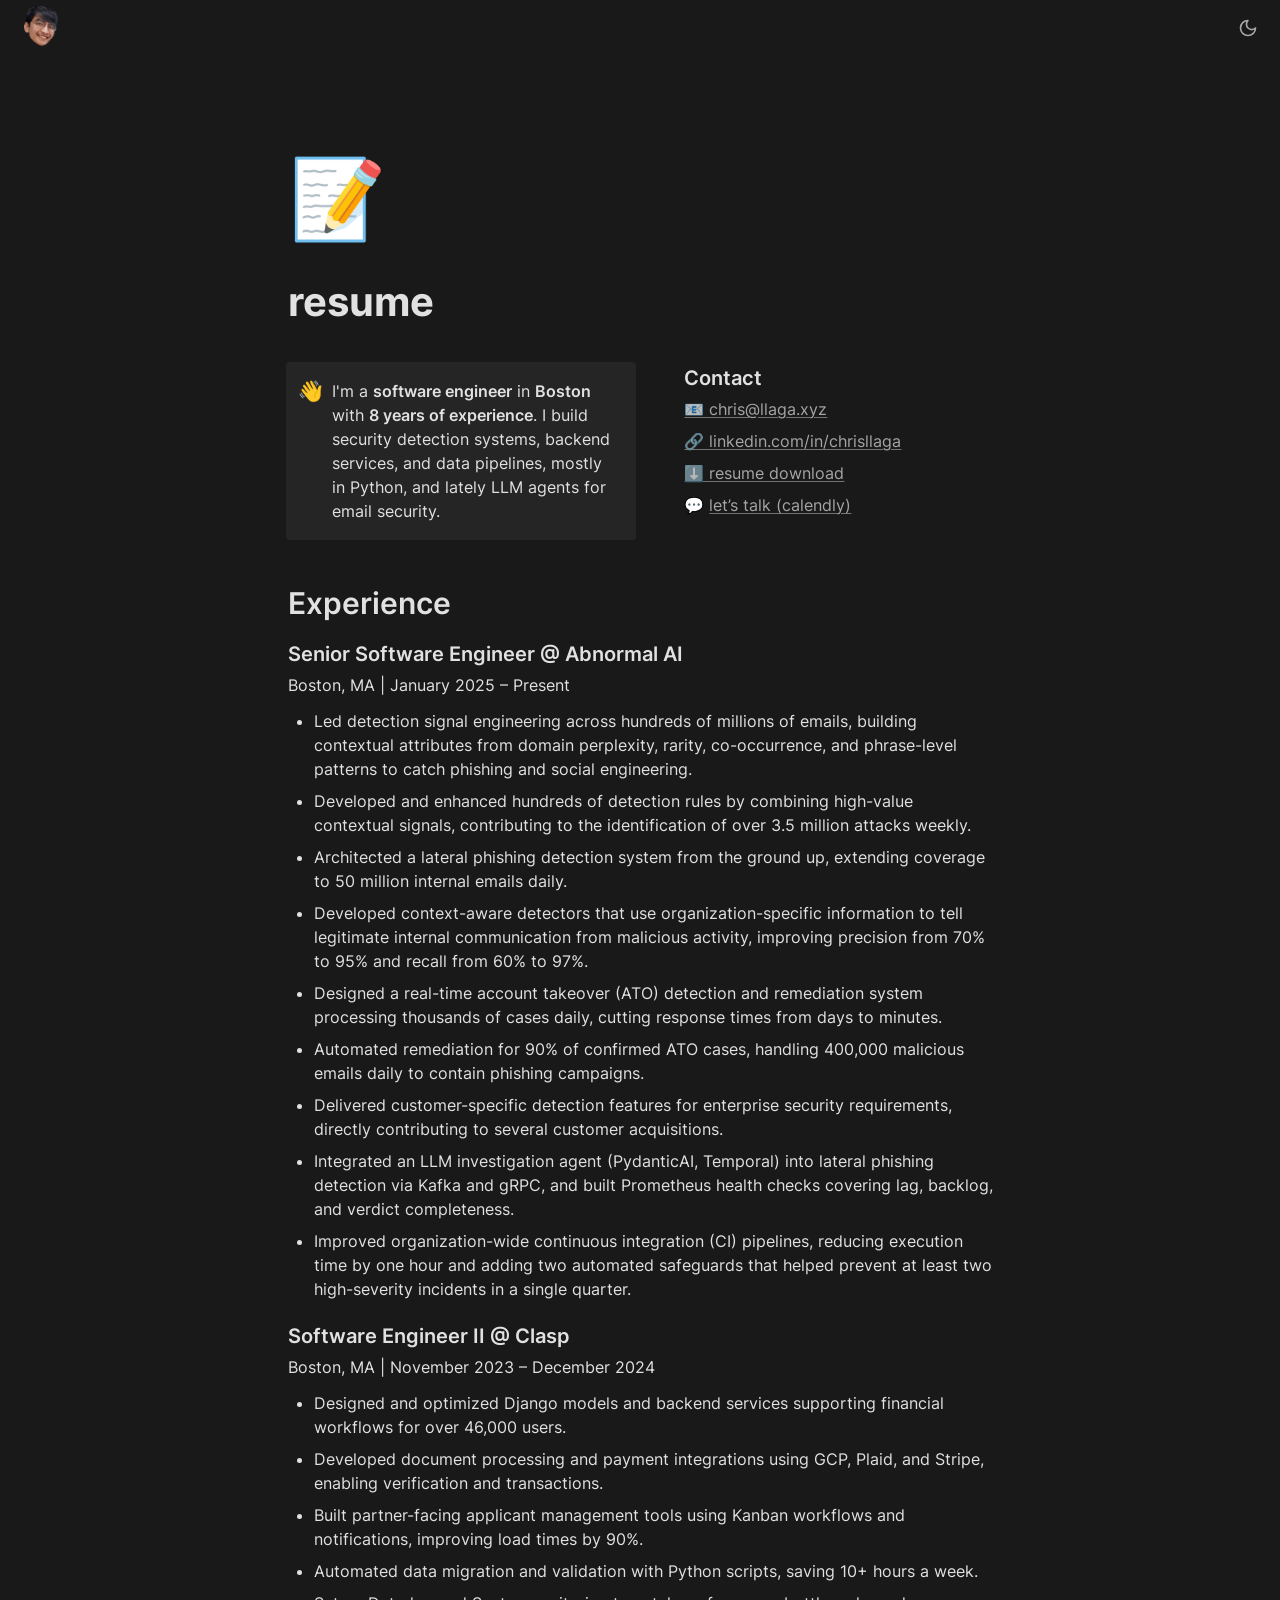
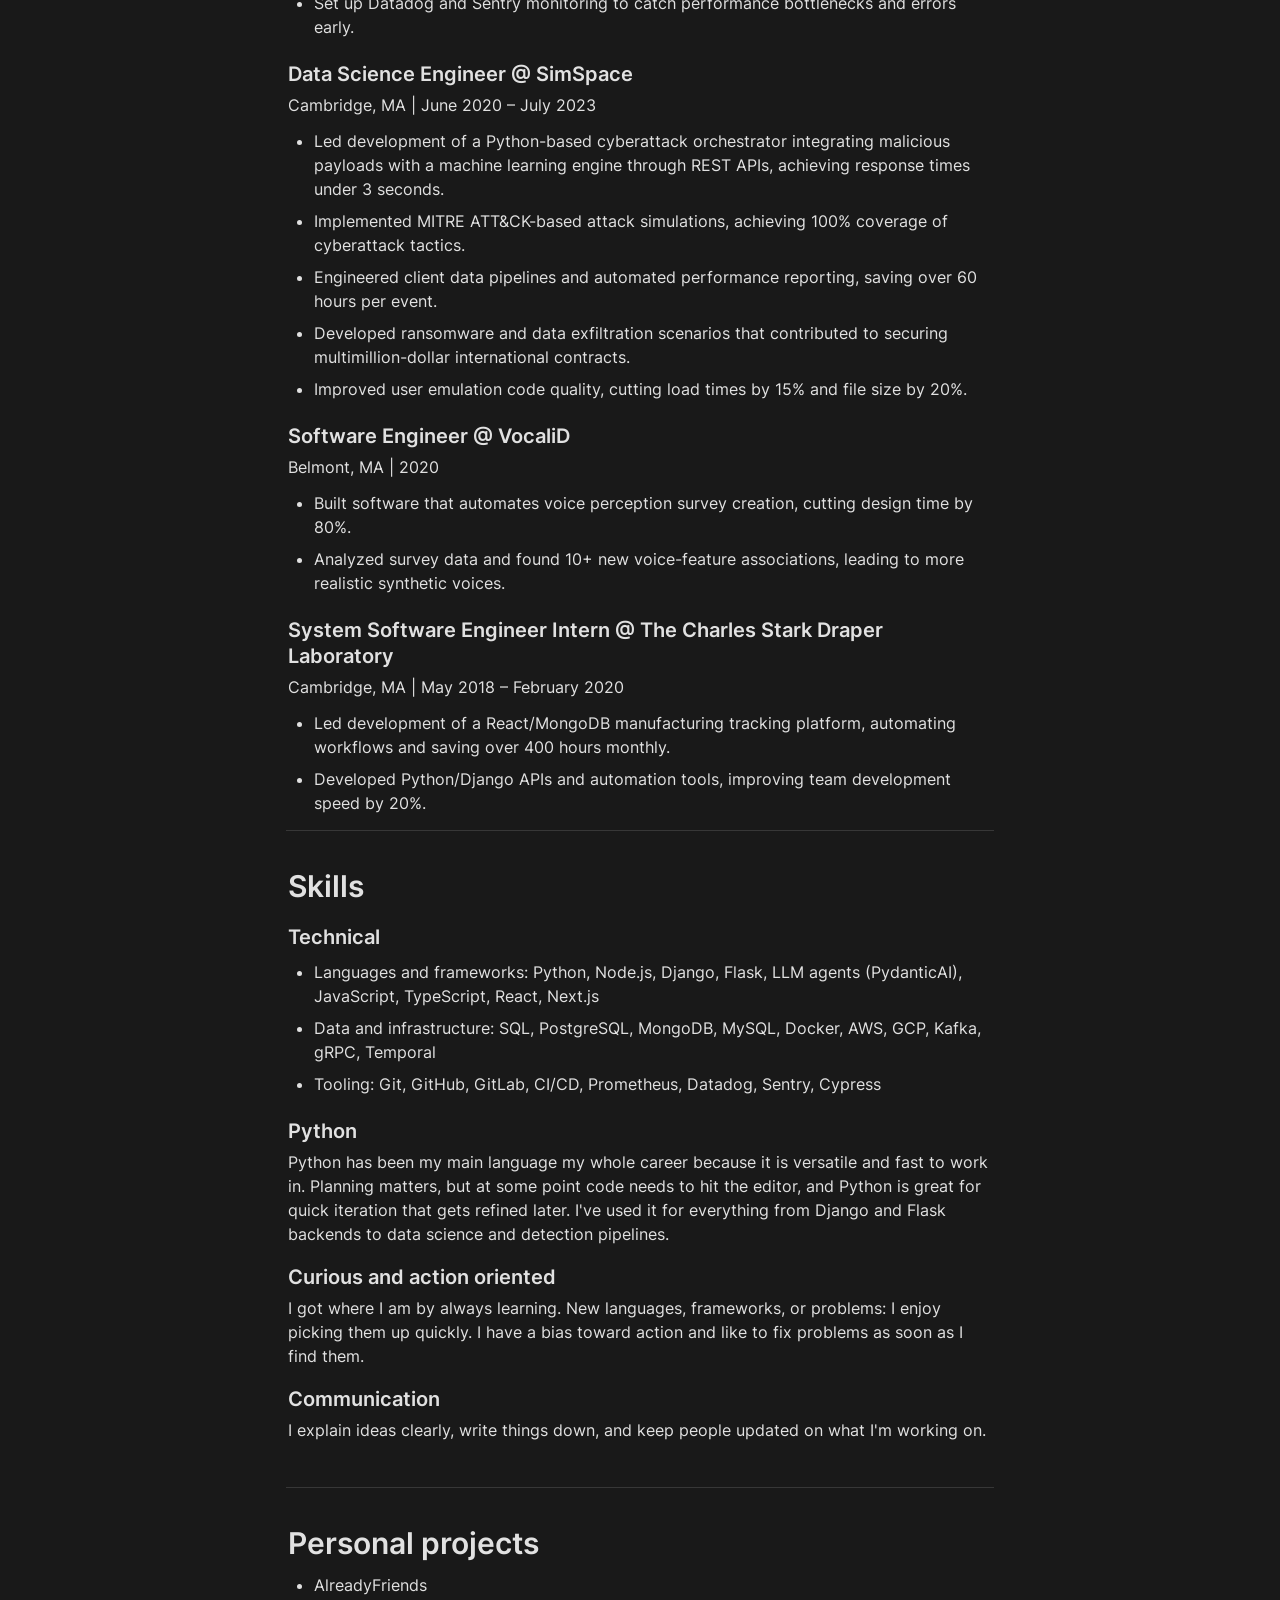
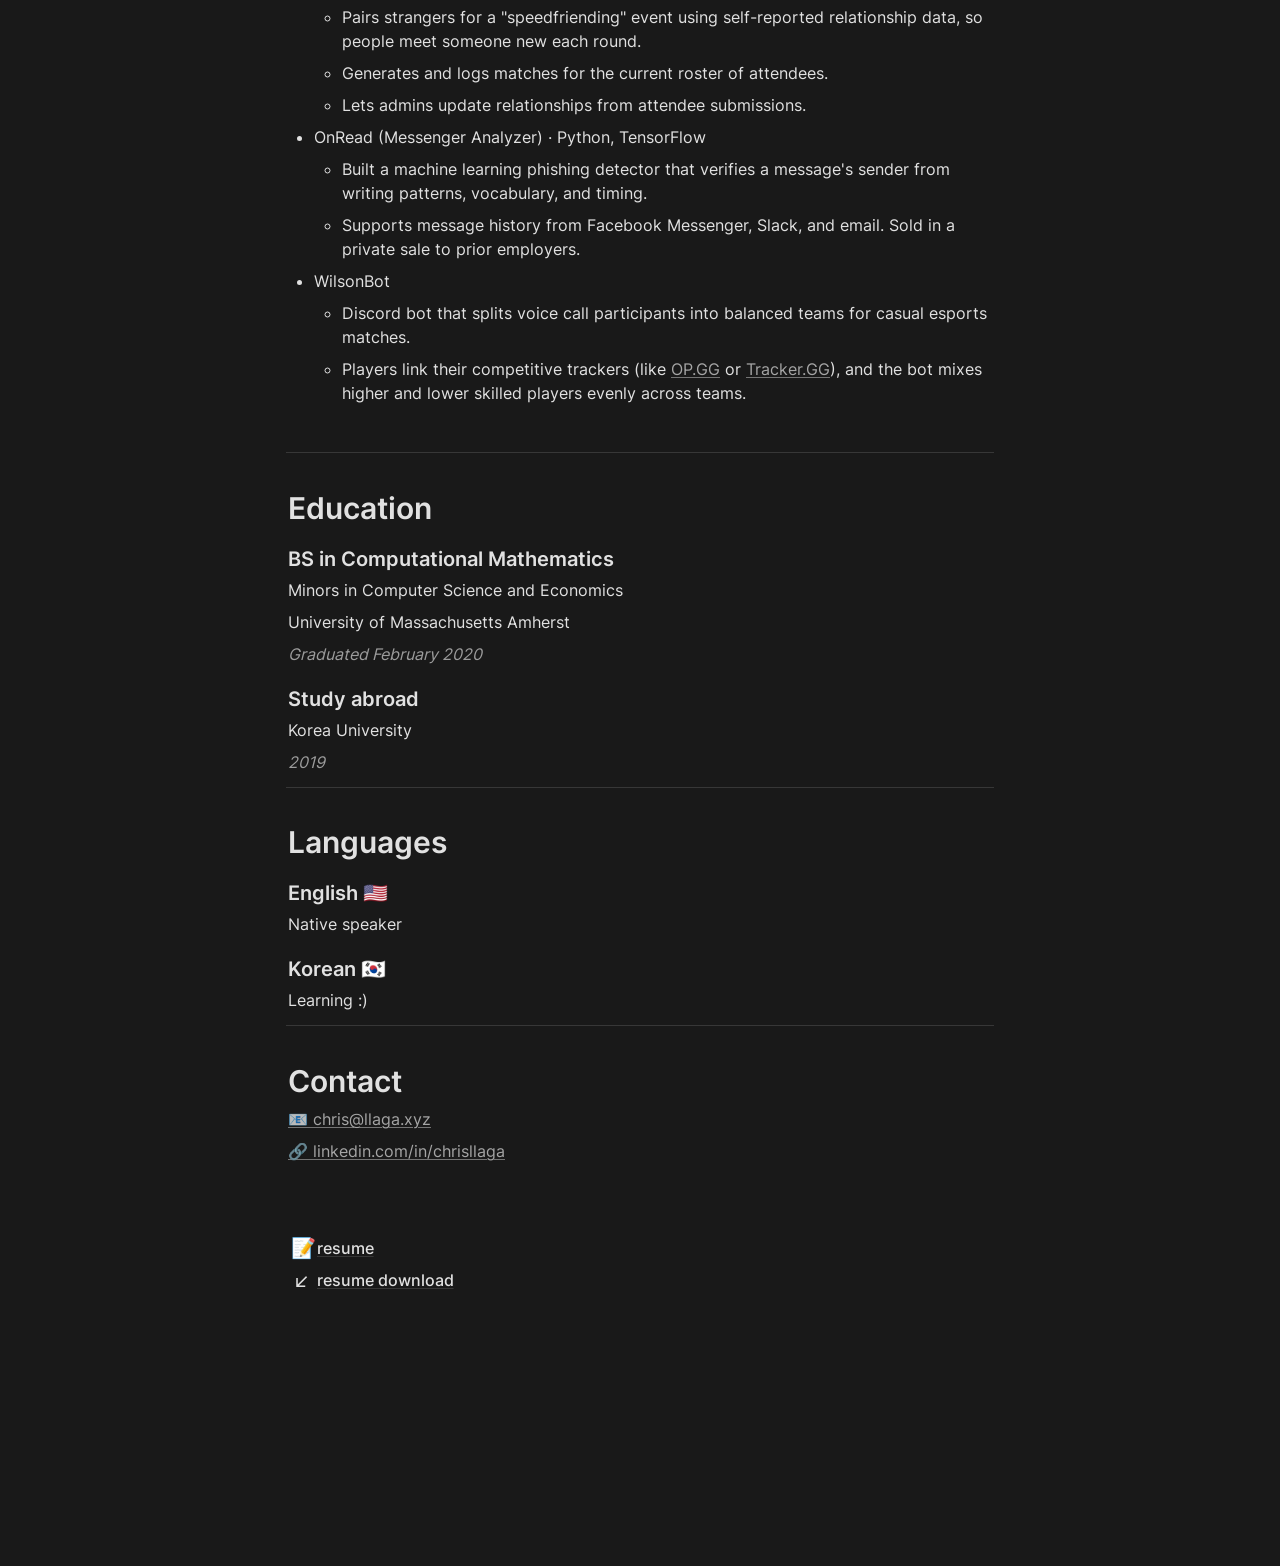
==== commit 59bd0234: "Update resume content to Nov 2026 version; tidy wording Co-Authored-By: Claude Opus 5.5 <noreply@ant" ====
--- a/index.html
+++ b/index.html
@@ -4,18 +4,18 @@
 <meta charset="utf-8"/>
 <meta name="viewport" content="width=device-width, initial-scale=1"/>
 <title>resume</title>
-<meta name="description" content="Contact"/>
+<meta name="description" content="Chris Llaga, software engineer in Boston: security detection systems, Python backends, and LLM agents."/>
 <meta name="robots" content="index, follow"/>
 <link rel="canonical" href="https://llaga.xyz"/>
 <meta property="og:title" content="resume"/>
-<meta property="og:description" content="Contact"/>
+<meta property="og:description" content="Chris Llaga, software engineer in Boston: security detection systems, Python backends, and LLM agents."/>
 <meta property="og:url" content="https://llaga.xyz"/>
 <meta property="og:site_name" content="chris llaga"/>
 <meta property="og:locale" content="en-US"/>
 <meta property="og:type" content="website"/>
 <meta name="twitter:card" content="summary_large_image"/>
 <meta name="twitter:title" content="resume"/>
-<meta name="twitter:description" content="Contact"/>
+<meta name="twitter:description" content="Chris Llaga, software engineer in Boston: security detection systems, Python backends, and LLM agents."/>
 <link rel="icon" href="assets/logo.png"/>
 <link rel="preload" href="assets/fonts/inter-regular.woff2" as="font" type="font/woff2" crossorigin/>
 <link rel="preload" href="assets/fonts/inter-600.woff2" as="font" type="font/woff2" crossorigin/>
@@ -46,7 +46,7 @@
 </div>
 </div>
 <article id="block-e7f6038b52f84bb688d3daea0192898f" class="notion-root max-width"><div id="block-15a817c8c10d80b7902df4fbfb6a7848" class="notion-column-list"><div id="block-ae7ea25ca6624ea9b5f85a43a5c081d4" class="notion-column" style="width:calc((100% - var(--column-spacing) * 1) * 0.5294117647058824)"><div id="block-12ad05cad6ba43f899a406120fd80e14" class="notion-callout bg-gray-light border"><div class="notion-callout__icon"><span class="notion-icon text" style="width:20px;height:20px;font-size:20px;fill:var(--color-text-default-light)">👋</span></div>
-<div class="notion-callout__content"><span class="notion-semantic-string">I&#x27;m a <strong>software engineer</strong> based in <strong>Boston </strong>with 8<strong> years of experience</strong> in the software industry. My strengths are in full-stack development with focuses in Python, Django, and JavaScript!</span></div>
+<div class="notion-callout__content"><span class="notion-semantic-string">I&#x27;m a <strong>software engineer</strong> in <strong>Boston</strong> with <strong>8 years of experience</strong>. I build security detection systems, backend services, and data pipelines, mostly in Python, and lately LLM agents for email security.</span></div>
 </div>
 </div>
 <div id="block-c8cec722af624a08adb6e16304719ed7" class="notion-column" style="width:calc((100% - var(--column-spacing) * 1) * 0.4705882352941176);margin-inline-start:var(--column-spacing)"><span class="notion-heading__anchor" id="7502ad48bc0c4c6f83eb4a20e5397c6d"></span><h3 id="block-7502ad48bc0c4c6f83eb4a20e5397c6d" class="notion-heading notion-semantic-string"><strong>Contact</strong></h3>
@@ -61,111 +61,84 @@
 </div>
 </div>
 <span class="notion-heading__anchor" id="15a817c8c10d804ab071c1fb54c91be5"></span><h1 id="block-15a817c8c10d804ab071c1fb54c91be5" class="notion-heading notion-semantic-string">Experience</h1>
-<span class="notion-heading__anchor" id="405817c8c10d800da40ed91041c47f3a"></span><h3 id="block-405817c8c10d800da40ed91041c47f3a" class="notion-heading notion-semantic-string">Software Engineer @ Abnormal AI</h3>
-<p id="block-405817c8c10d8047b3cbf8351cc49c72" class="notion-text notion-text__content notion-semantic-string">Boston, MA | 2025 - Present</p>
-<ul class="notion-bulleted-list"><li id="block-405817c8c10d80c9b11cc7d5ccb27061" class="notion-list-item notion-semantic-string">Led detection signal engineering for systems processing hundreds of millions of emails, developing hundreds of contextual attributes leveraging domain perplexity, rarity, co-occurrence patterns, and phrase-level aggregates to identify sophisticated phishing and social engineering attacks.</li>
-<ul class="notion-bulleted-list"><li id="block-405817c8c10d80b98a6bcf9a50b77561" class="notion-list-item notion-semantic-string">Developed and enhanced hundreds of detection rules by combining high-value contextual signals, contributing to the identification of over 3.5 million attacks weekly.</li>
+<span class="notion-heading__anchor" id="405817c8c10d800da40ed91041c47f3a"></span><h3 id="block-405817c8c10d800da40ed91041c47f3a" class="notion-heading notion-semantic-string">Senior Software Engineer @ Abnormal AI</h3>
+<p id="block-405817c8c10d8047b3cbf8351cc49c72" class="notion-text notion-text__content notion-semantic-string">Boston, MA | January 2025 – Present</p>
+<ul class="notion-bulleted-list"><li class="notion-list-item notion-semantic-string">Led detection signal engineering across hundreds of millions of emails, building contextual attributes from domain perplexity, rarity, co-occurrence, and phrase-level patterns to catch phishing and social engineering.</li>
+<li class="notion-list-item notion-semantic-string">Developed and enhanced hundreds of detection rules by combining high-value contextual signals, contributing to the identification of over 3.5 million attacks weekly.</li>
+<li class="notion-list-item notion-semantic-string">Architected a lateral phishing detection system from the ground up, extending coverage to 50 million internal emails daily.</li>
+<li class="notion-list-item notion-semantic-string">Developed context-aware detectors that use organization-specific information to tell legitimate internal communication from malicious activity, improving precision from 70% to 95% and recall from 60% to 97%.</li>
+<li class="notion-list-item notion-semantic-string">Designed a real-time account takeover (ATO) detection and remediation system processing thousands of cases daily, cutting response times from days to minutes.</li>
+<li class="notion-list-item notion-semantic-string">Automated remediation for 90% of confirmed ATO cases, handling 400,000 malicious emails daily to contain phishing campaigns.</li>
+<li class="notion-list-item notion-semantic-string">Delivered customer-specific detection features for enterprise security requirements, directly contributing to several customer acquisitions.</li>
+<li class="notion-list-item notion-semantic-string">Integrated an LLM investigation agent (PydanticAI, Temporal) into lateral phishing detection via Kafka and gRPC, and built Prometheus health checks covering lag, backlog, and verdict completeness.</li>
+<li class="notion-list-item notion-semantic-string">Improved organization-wide continuous integration (CI) pipelines, reducing execution time by one hour and adding two automated safeguards that helped prevent at least two high-severity incidents in a single quarter.</li>
 </ul>
-<li id="block-405817c8c10d8099a3c3d3ea80d5e800" class="notion-list-item notion-semantic-string">Architected and built a lateral phishing detection system from the ground up, extending detection coverage to 50 million internal emails daily.</li>
-<ul class="notion-bulleted-list"><li id="block-405817c8c10d80809b88c6527b461885" class="notion-list-item notion-semantic-string">Developed context-aware detectors leveraging organization-specific information to distinguish legitimate internal communications from malicious activity, improving precision from 70% to 95% and recall from 60% to 97%.</li>
-</ul>
-<li id="block-405817c8c10d8048ab91cb9eeafa2060" class="notion-list-item notion-semantic-string">Designed and developed an automated account takeover (ATO) detection and remediation system processing thousands of cases daily.</li>
-<ul class="notion-bulleted-list"><li id="block-405817c8c10d8036bf80fd8554d947eb" class="notion-list-item notion-semantic-string">Spearheaded real-time ATO detection capabilities achieving 95% precision and 97% recall, reducing detection and response times from days to minutes.</li>
-<li id="block-405817c8c10d8067b614e9d72d45e95c" class="notion-list-item notion-semantic-string">Automated remediation for 90% of confirmed ATO cases, handling 400,000 malicious emails daily to contain phishing campaigns and prevent further spread.</li>
-<li id="block-405817c8c10d804d9015c6e4ceda37f5" class="notion-list-item notion-semantic-string">Established feedback loops between ATO and lateral phishing detection, incorporating newly identified attack patterns into continuous detection improvements.</li>
-</ul>
-<li id="block-405817c8c10d803d933ced5c345689f5" class="notion-list-item notion-semantic-string">Delivered customer-specific detection features and enhancements tailored to enterprise security requirements, directly contributing to several customer acquisitions.</li>
-<li id="block-405817c8c10d80beb75df5c916e66559" class="notion-list-item notion-semantic-string">Built detection effectiveness models and dashboards to monitor performance, identify detection gaps, and guide detection improvements.</li>
-<li id="block-405817c8c10d8045b857fd10966c467f" class="notion-list-item notion-semantic-string">Improved organization-wide continuous integration (CI) pipelines, reducing execution time by one hour and implementing two automated safeguards that helped prevent at least two high-severity incidents in a single quarter.</li>
-</ul>
-<span class="notion-heading__anchor" id="15a817c8c10d804790b9c9701703bab8"></span><h3 id="block-15a817c8c10d804790b9c9701703bab8" class="notion-heading notion-semantic-string">Software Engineer @ Clasp</h3>
-<p id="block-15a817c8c10d80108781e4c127dddbca" class="notion-text notion-text__content notion-semantic-string">Boston, MA | 2023 - 2025</p>
-<ul class="notion-bulleted-list"><li id="block-15a817c8c10d8084b563cd3adc7eda8e" class="notion-list-item notion-semantic-string">Designed and optimized Django models to efficiently handle profiles and data relationships for over 46000 users.</li>
-<ul class="notion-bulleted-list"><li id="block-6c1eeed293324c4c95f434410d814f22" class="notion-list-item notion-semantic-string">Used Python to enable users to create applications, upload documents, track their progress, and view incoming financial statuses.</li>
-</ul>
-<li id="block-15a817c8c10d80b786f1e9568ddbfa29" class="notion-list-item notion-semantic-string">Created secure document upload pipelines, leveraging GCP cloud storage and encryption for sensitive financial documents.</li>
-<li id="block-15a817c8c10d80aebff8fd1a773e15f2" class="notion-list-item notion-semantic-string">Developed RESTful APIs in Django to facilitate data exchange with a JavaScript-based React frontend, enhancing user interaction.</li>
-<ul class="notion-bulleted-list"><li id="block-32ca7d4f418542128335b47540c0d7c9" class="notion-list-item notion-semantic-string">Integrated financial APIs (Plaid/Stripe) for bank account verification and secure payment processing.</li>
-</ul>
-<li id="block-15a817c8c10d809fb7e9e384350c79a6" class="notion-list-item notion-semantic-string">Automated data migration and validation using Python scripts, saving 10+ hours a week.</li>
-<li id="block-15a817c8c10d80b5995acfb70647d54a" class="notion-list-item notion-semantic-string">Built partner facing UI/UX to track their applicants with a Kanban board, email notification subscriptions, and comment system.</li>
-<ul class="notion-bulleted-list"><li id="block-615a8191a5f74bf8b4aa0cc0a01e60f2" class="notion-list-item notion-semantic-string">Enhanced frontend experience with website pages, new UX patterns, and reducing load times by 90%.</li>
-<li id="block-195271aa40154c08a4a57c18256f6367" class="notion-list-item notion-semantic-string">Updated and maintained the marketing site&#x27;s Sanity based content management studio, saving $1000s in outside contract work.</li>
-</ul>
-<li id="block-15a817c8c10d8004b8a4cd42d54e5b48" class="notion-list-item notion-semantic-string">Set up monitoring dashboards in Datadog and Sentry to proactively identify performance bottlenecks and errors.</li>
+<span class="notion-heading__anchor" id="15a817c8c10d804790b9c9701703bab8"></span><h3 id="block-15a817c8c10d804790b9c9701703bab8" class="notion-heading notion-semantic-string">Software Engineer II @ Clasp</h3>
+<p id="block-15a817c8c10d80108781e4c127dddbca" class="notion-text notion-text__content notion-semantic-string">Boston, MA | November 2023 – December 2024</p>
+<ul class="notion-bulleted-list"><li class="notion-list-item notion-semantic-string">Designed and optimized Django models and backend services supporting financial workflows for over 46,000 users.</li>
+<li class="notion-list-item notion-semantic-string">Developed document processing and payment integrations using GCP, Plaid, and Stripe, enabling verification and transactions.</li>
+<li class="notion-list-item notion-semantic-string">Built partner-facing applicant management tools using Kanban workflows and notifications, improving load times by 90%.</li>
+<li class="notion-list-item notion-semantic-string">Automated data migration and validation with Python scripts, saving 10+ hours a week.</li>
+<li class="notion-list-item notion-semantic-string">Set up Datadog and Sentry monitoring to catch performance bottlenecks and errors early.</li>
 </ul>
 <span class="notion-heading__anchor" id="15a817c8c10d80cabf42e260f34cfec1"></span><h3 id="block-15a817c8c10d80cabf42e260f34cfec1" class="notion-heading notion-semantic-string"><strong>Data Science Engineer </strong>@ SimSpace</h3>
-<p id="block-15a817c8c10d800c82a8dfc8851fc523" class="notion-text notion-text__content notion-semantic-string">Boston, MA | 2020 - 2023</p>
-<ul class="notion-bulleted-list"><li id="block-15a817c8c10d80638c7afca13f264557" class="notion-list-item notion-semantic-string">Implemented MITREs ATT&amp;CK matrix as scripts, achieving 100% code coverage of cyberattack tactics.</li>
-<li id="block-15a817c8c10d8058b624dc8a7c4a807e" class="notion-list-item notion-semantic-string">Developed interface in JavaScript to control malicious payloads for scenarios like ransomware attacks and antivirus evasion.</li>
-<li id="block-15a817c8c10d8005bbc8c34f44a9143d" class="notion-list-item notion-semantic-string">Led development of a Python attack orchestrator, facilitating communication between a malicious payload and a machine learning powered engine using RESTful APIs, achieving response times under 3 seconds.</li>
-<li id="block-15a817c8c10d80f29711f517781fd299" class="notion-list-item notion-semantic-string">Engineered pipelines for client data and generated performance reports, saving 60+ hours per event.</li>
-<li id="block-15a817c8c10d80adbbe6d34aecc8a22b" class="notion-list-item notion-semantic-string">Improved user emulation code quality, leading to a 15% load time reduction and a 20% file size decrease.</li>
-<li id="block-15a817c8c10d80deb3c8da10716dc552" class="notion-list-item notion-semantic-string">Played a pivotal role in securing multi-million-dollar contracts from international entities by crafting exfiltration and ransomware attack scenarios and delivering compelling presentations.</li>
+<p id="block-15a817c8c10d800c82a8dfc8851fc523" class="notion-text notion-text__content notion-semantic-string">Cambridge, MA | June 2020 – July 2023</p>
+<ul class="notion-bulleted-list"><li class="notion-list-item notion-semantic-string">Led development of a Python-based cyberattack orchestrator integrating malicious payloads with a machine learning engine through REST APIs, achieving response times under 3 seconds.</li>
+<li class="notion-list-item notion-semantic-string">Implemented MITRE ATT&amp;CK-based attack simulations, achieving 100% coverage of cyberattack tactics.</li>
+<li class="notion-list-item notion-semantic-string">Engineered client data pipelines and automated performance reporting, saving over 60 hours per event.</li>
+<li class="notion-list-item notion-semantic-string">Developed ransomware and data exfiltration scenarios that contributed to securing multimillion-dollar international contracts.</li>
+<li class="notion-list-item notion-semantic-string">Improved user emulation code quality, cutting load times by 15% and file size by 20%.</li>
 </ul>
 <span class="notion-heading__anchor" id="15a817c8c10d80ed9947d90350e29a93"></span><h3 id="block-15a817c8c10d80ed9947d90350e29a93" class="notion-heading notion-semantic-string"><strong>Software Engineer @ VocaliD</strong></h3>
 <p id="block-15a817c8c10d802d9294e8e4e6f3b825" class="notion-text notion-text__content notion-semantic-string">Belmont, MA | 2020</p>
-<ul class="notion-bulleted-list"><li id="block-15a817c8c10d80a18bbaf9c45d69cc8a" class="notion-list-item notion-semantic-string">Designed software automating voice perception survey creation, reducing design time by 80%.</li>
-<li id="block-15a817c8c10d80f1bf20db0be11daccd" class="notion-list-item notion-semantic-string">Analyzed data, identifying 10+ new voice-feature associations, resulting in more realistic voices.</li>
+<ul class="notion-bulleted-list"><li class="notion-list-item notion-semantic-string">Built software that automates voice perception survey creation, cutting design time by 80%.</li>
+<li class="notion-list-item notion-semantic-string">Analyzed survey data and found 10+ new voice-feature associations, leading to more realistic synthetic voices.</li>
 </ul>
-<span class="notion-heading__anchor" id="15a817c8c10d80eb8595fdf0943fa3e9"></span><h3 id="block-15a817c8c10d80eb8595fdf0943fa3e9" class="notion-heading notion-semantic-string"><strong>System Software Engineer @ </strong>The Charles Stark Draper Laboratory </h3>
-<p id="block-15a817c8c10d8068addef37c0fd37530" class="notion-text notion-text__content notion-semantic-string">Cambridge, MA | 2018 - 2019</p>
-<ul class="notion-bulleted-list"><li id="block-15a817c8c10d809f8580d15090c45f69" class="notion-list-item notion-semantic-string">Led full-stack development of a web app automating company-wide manufacturing tracking, utilizing JavaScript, React, and MongoDB, saving over 400 hours monthly.</li>
-<li id="block-15a817c8c10d80aa882bdd70b9707e0c" class="notion-list-item notion-semantic-string">Established API backends with Python (Django), doubling both developer and user efficiency.</li>
-<li id="block-15a817c8c10d80e3aa2efddf96dbdd18" class="notion-list-item notion-semantic-string">Designed several automation tools, increasing team development speed by 20%.</li>
+<span class="notion-heading__anchor" id="15a817c8c10d80eb8595fdf0943fa3e9"></span><h3 id="block-15a817c8c10d80eb8595fdf0943fa3e9" class="notion-heading notion-semantic-string"><strong>System Software Engineer Intern @ </strong>The Charles Stark Draper Laboratory</h3>
+<p id="block-15a817c8c10d8068addef37c0fd37530" class="notion-text notion-text__content notion-semantic-string">Cambridge, MA | May 2018 – February 2020</p>
+<ul class="notion-bulleted-list"><li class="notion-list-item notion-semantic-string">Led development of a React/MongoDB manufacturing tracking platform, automating workflows and saving over 400 hours monthly.</li>
+<li class="notion-list-item notion-semantic-string">Developed Python/Django APIs and automation tools, improving team development speed by 20%.</li>
 </ul>
 <div id="block-15a817c8c10d808a8eafcccdbb74d709" class="notion-divider"></div>
 <span class="notion-heading__anchor" id="15a817c8c10d80ee9231c12fd9f17996"></span><h1 id="block-15a817c8c10d80ee9231c12fd9f17996" class="notion-heading notion-semantic-string">Skills</h1>
 <span class="notion-heading__anchor" id="15a817c8c10d8041bcefd65caa59ba09"></span><h3 id="block-15a817c8c10d8041bcefd65caa59ba09" class="notion-heading notion-semantic-string">Technical</h3>
-<p id="block-15a817c8c10d80c39c8ded3a05f7c93d" class="notion-text notion-text__content notion-semantic-string">In no particular order, some skills I’ve acquired across the years…</p>
-<ul class="notion-bulleted-list"><li id="block-15a817c8c10d80c38f4fcc7cc41009c1" class="notion-list-item notion-semantic-string">Languages and frameworks: Python, Node.JS, Django, Flask</li>
-<li id="block-15a817c8c10d80828886c78fa223d758" class="notion-list-item notion-semantic-string">Front end development: JavaScript, TypeScript, HTML/CSS, React, Cypress</li>
-<li id="block-15a817c8c10d801d9002e8421d25e95c" class="notion-list-item notion-semantic-string">Databases and containers: SQL, PostgreSQL, MongoDB, MySQL, Docker, AWS Cloud, Google Cloud Platform (GCP)</li>
-<li id="block-15a817c8c10d80c8b1f7fa1c2930fe1a" class="notion-list-item notion-semantic-string">Version control, Git, GitHub, GitLab, CI/CD</li>
-<li id="block-15a817c8c10d807eb0b0c10ec7e6523b" class="notion-list-item notion-semantic-string">AGILE/SCRUM</li>
+<ul class="notion-bulleted-list"><li class="notion-list-item notion-semantic-string">Languages and frameworks: Python, Node.js, Django, Flask, LLM agents (PydanticAI), JavaScript, TypeScript, React, Next.js</li>
+<li class="notion-list-item notion-semantic-string">Data and infrastructure: SQL, PostgreSQL, MongoDB, MySQL, Docker, AWS, GCP, Kafka, gRPC, Temporal</li>
+<li class="notion-list-item notion-semantic-string">Tooling: Git, GitHub, GitLab, CI/CD, Prometheus, Datadog, Sentry, Cypress</li>
 </ul>
 <span class="notion-heading__anchor" id="15a817c8c10d80449fa7e73404ca812e"></span><h3 id="block-15a817c8c10d80449fa7e73404ca812e" class="notion-heading notion-semantic-string">Python</h3>
-<p id="block-15a817c8c10d80819ed3f9097e830988" class="notion-text notion-text__content notion-semantic-string">My love for working with Python my entire career stems from its versatility and development speed. There’s a time and place for careful planning, but at a certain point, code needs to hit the editor and Python is excellent for quick iteration that can be later refined. I’ve used most data science/mathematics packages and frameworks like Django and Flask.</p>
-<span class="notion-heading__anchor" id="15a817c8c10d80b7b43df9882ef973b7"></span><h3 id="block-15a817c8c10d80b7b43df9882ef973b7" class="notion-heading notion-semantic-string">Curiosity, learning, action oriented</h3>
-<p id="block-15a817c8c10d809c80bafa3cb78cd21d" class="notion-text notion-text__content notion-semantic-string">I could not be where I am now without a drive to learn and better myself. There is still plenty of growth in my career but I truly believe there is nothing I can’t do as I’ll learn and overcome any challenge.</p>
-<p id="block-15a817c8c10d80a793fcfef76eb93025" class="notion-text notion-text__content notion-semantic-string">New languages, frameworks, problems, I promise I’ll rise to the challenge. I truly have a bias towards action and need to solve problems as I come across them.</p>
+<p id="block-15a817c8c10d80819ed3f9097e830988" class="notion-text notion-text__content notion-semantic-string">Python has been my main language my whole career because it is versatile and fast to work in. Planning matters, but at some point code needs to hit the editor, and Python is great for quick iteration that gets refined later. I&#x27;ve used it for everything from Django and Flask backends to data science and detection pipelines.</p>
+<span class="notion-heading__anchor" id="15a817c8c10d80b7b43df9882ef973b7"></span><h3 id="block-15a817c8c10d80b7b43df9882ef973b7" class="notion-heading notion-semantic-string">Curious and action oriented</h3>
+<p id="block-15a817c8c10d809c80bafa3cb78cd21d" class="notion-text notion-text__content notion-semantic-string">I got where I am by always learning. New languages, frameworks, or problems: I enjoy picking them up quickly. I have a bias toward action and like to fix problems as soon as I find them.</p>
 <span class="notion-heading__anchor" id="15a817c8c10d8011b878f07715b89a38"></span><h3 id="block-15a817c8c10d8011b878f07715b89a38" class="notion-heading notion-semantic-string">Communication</h3>
-<p id="block-15a817c8c10d8076937df2fbb1e930e5" class="notion-text notion-text__content notion-semantic-string">I pride myself on being able to explain myself clearly, convey ideas, and updating/staying updated about my current projects.</p>
+<p id="block-15a817c8c10d8076937df2fbb1e930e5" class="notion-text notion-text__content notion-semantic-string">I explain ideas clearly, write things down, and keep people updated on what I&#x27;m working on.</p>
 <div id="block-15a817c8c10d80dba6e0c9ecd6403a9f" class="notion-text"></div>
 <div id="block-15a817c8c10d8040ab60cdb8a664c717" class="notion-divider"></div>
 <span class="notion-heading__anchor" id="15a817c8c10d808e9ee4c40568ad663e"></span><h1 id="block-15a817c8c10d808e9ee4c40568ad663e" class="notion-heading notion-semantic-string">Personal projects</h1>
 <ul class="notion-bulleted-list"><li id="block-15a817c8c10d809d90c2f623be8385b5" class="notion-list-item notion-semantic-string">AlreadyFriends</li>
-<ul class="notion-bulleted-list"><li id="block-b073fbb0c92c4cc1ae68f1f1f00ff61e" class="notion-list-item notion-semantic-string">Intelligently uses self-reported relationship data to predict pairs of strangers to be used for a “speedfriending” system by cataloguing users and their relationships within a group.</li>
-<li id="block-cb0498fac13f457d82c05373e4d01eab" class="notion-list-item notion-semantic-string">Automatically generates a list of matches for the current roster of attendees and logging said matches</li>
-<li id="block-680a13fcd0874443ba8fe02ea53d8d09" class="notion-list-item notion-semantic-string">Admins can additionally update user relationships based on user submitted data</li>
+<ul class="notion-bulleted-list"><li class="notion-list-item notion-semantic-string">Pairs strangers for a &quot;speedfriending&quot; event using self-reported relationship data, so people meet someone new each round.</li>
+<li class="notion-list-item notion-semantic-string">Generates and logs matches for the current roster of attendees.</li>
+<li class="notion-list-item notion-semantic-string">Lets admins update relationships from attendee submissions.</li>
 </ul>
-<li id="block-15a817c8c10d803f9903db094b15166b" class="notion-list-item notion-semantic-string">OnRead</li>
-<ul class="notion-bulleted-list"><li id="block-ce1461e7f24c40aab9117cfad4012ec8" class="notion-list-item notion-semantic-string">Machine learning powered phishing detection, sold in private sale</li>
-<li id="block-e7128a370d5d4add9f14e5289d01e8c4" class="notion-list-item notion-semantic-string">Users can upload a database of messages sent to them (Facebook Messenger, Slack, email)</li>
-<li id="block-d998746502154743910bda2df3d1cccb" class="notion-list-item notion-semantic-string">Model references message patterns, vocabulary, timestamps to probabilistically verify sender</li>
+<li id="block-15a817c8c10d803f9903db094b15166b" class="notion-list-item notion-semantic-string">OnRead (Messenger Analyzer) · Python, TensorFlow</li>
+<ul class="notion-bulleted-list"><li class="notion-list-item notion-semantic-string">Built a machine learning phishing detector that verifies a message&#x27;s sender from writing patterns, vocabulary, and timing.</li>
+<li class="notion-list-item notion-semantic-string">Supports message history from Facebook Messenger, Slack, and email. Sold in a private sale to prior employers.</li>
 </ul>
 <li id="block-15a817c8c10d80a28ee1fbb4a56ed17d" class="notion-list-item notion-semantic-string">WilsonBot</li>
-<ul class="notion-bulleted-list"><li id="block-c809df78179e4e2db6fee3af79e685d3" class="notion-list-item notion-semantic-string">Uses current voice call participants and their gamer tags to produce several “balanced” teams for casual esports matches</li>
-<li id="block-941c37accd1b48bfac2991f4187bb2b1" class="notion-list-item notion-semantic-string">Allow users to share their links to competitive game trackers, like <a href="http://op.gg/" class="notion-link link" target="_blank" rel="noopener noreferrer">OP.GG</a> or <a href="http://tracker.gg/" class="notion-link link" target="_blank" rel="noopener noreferrer">Tracker.GG</a>
-</li>
-<li id="block-f207e96db459418e92d71e4aaf8bf2b1" class="notion-list-item notion-semantic-string">This data can then be used with a list of participating users to create &quot;balanced&quot; teams within Discord such that opposing teams have an even mix of higher and lower skilled members</li>
+<ul class="notion-bulleted-list"><li class="notion-list-item notion-semantic-string">Discord bot that splits voice call participants into balanced teams for casual esports matches.</li>
+<li class="notion-list-item notion-semantic-string">Players link their competitive trackers (like <a href="https://op.gg/" class="notion-link link" target="_blank" rel="noopener noreferrer">OP.GG</a> or <a href="https://tracker.gg/" class="notion-link link" target="_blank" rel="noopener noreferrer">Tracker.GG</a>), and the bot mixes higher and lower skilled players evenly across teams.</li>
 </ul>
 </ul>
 <div id="block-15a817c8c10d80e69bdef4589268ede3" class="notion-text"></div>
 <div id="block-15a817c8c10d805fb4b8fce070c2b191" class="notion-divider"></div>
 <span class="notion-heading__anchor" id="15a817c8c10d8090931dea6e2703cbc5"></span><h1 id="block-15a817c8c10d8090931dea6e2703cbc5" class="notion-heading notion-semantic-string">Education</h1>
-<span class="notion-heading__anchor" id="15a817c8c10d803db1c0f5f71c6c61b4"></span><h3 id="block-15a817c8c10d803db1c0f5f71c6c61b4" class="notion-heading notion-semantic-string"><strong>Computational Mathematics</strong></h3>
-<p id="block-15a817c8c10d80fc9e85f8905df31e3c" class="notion-text notion-text__content notion-semantic-string">Bachelor of Science</p>
-<p id="block-15a817c8c10d80eca8d8cb696c1a1f10" class="notion-text notion-text__content notion-semantic-string">University of Massachusetts - Amherst</p>
-<p id="block-15a817c8c10d80d186d2c1ba81f8289b" class="notion-text color-gray notion-text__content notion-semantic-string"><em>2016 - 2019</em></p>
-<span class="notion-heading__anchor" id="15a817c8c10d8050a60defeab96cf0a8"></span><h3 id="block-15a817c8c10d8050a60defeab96cf0a8" class="notion-heading notion-semantic-string"><strong>Computer Science and </strong>Economics</h3>
-<p id="block-15a817c8c10d80d4a517f5e86f9295dc" class="notion-text notion-text__content notion-semantic-string">Minor</p>
-<p id="block-15a817c8c10d80cbb1e7f33d61cde43c" class="notion-text notion-text__content notion-semantic-string">University of Massachusetts - Amherst</p>
-<p id="block-15a817c8c10d8000b184db708864f4e9" class="notion-text color-gray notion-text__content notion-semantic-string"><em>2016 - 2019</em></p>
-<span class="notion-heading__anchor" id="15a817c8c10d80d4a680ebfee1e1054e"></span><h3 id="block-15a817c8c10d80d4a680ebfee1e1054e" class="notion-heading notion-semantic-string"><strong>Computational Mathematics</strong></h3>
-<p id="block-15a817c8c10d807eadc5ce6cfc5990f2" class="notion-text notion-text__content notion-semantic-string">I studied abroad!</p>
-<p id="block-15a817c8c10d80fc9f6ff0d2c958f5d5" class="notion-text notion-text__content notion-semantic-string">Korea University</p>
-<p id="block-15a817c8c10d801b948dc431103eaea6" class="notion-text color-gray notion-text__content notion-semantic-string"><em>2019 - 2019</em></p>
+<span class="notion-heading__anchor" id="15a817c8c10d803db1c0f5f71c6c61b4"></span><h3 id="block-15a817c8c10d803db1c0f5f71c6c61b4" class="notion-heading notion-semantic-string"><strong>BS in Computational Mathematics</strong></h3>
+<p class="notion-text notion-text__content notion-semantic-string">Minors in Computer Science and Economics</p>
+<p class="notion-text notion-text__content notion-semantic-string">University of Massachusetts Amherst</p>
+<p class="notion-text color-gray notion-text__content notion-semantic-string"><em>Graduated February 2020</em></p>
+<span class="notion-heading__anchor" id="15a817c8c10d80d4a680ebfee1e1054e"></span><h3 id="block-15a817c8c10d80d4a680ebfee1e1054e" class="notion-heading notion-semantic-string"><strong>Study abroad</strong></h3>
+<p class="notion-text notion-text__content notion-semantic-string">Korea University</p>
+<p class="notion-text color-gray notion-text__content notion-semantic-string"><em>2019</em></p>
 <div id="block-15a817c8c10d80c58342d7c0892633b1" class="notion-divider"></div>
 <span class="notion-heading__anchor" id="15a817c8c10d8032a49fdee00b5a9d48"></span><h1 id="block-15a817c8c10d8032a49fdee00b5a9d48" class="notion-heading notion-semantic-string">Languages</h1>
 <span class="notion-heading__anchor" id="15a817c8c10d804587dec2bf5750774e"></span><h3 id="block-15a817c8c10d804587dec2bf5750774e" class="notion-heading notion-semantic-string">English 🇺🇸</h3>
